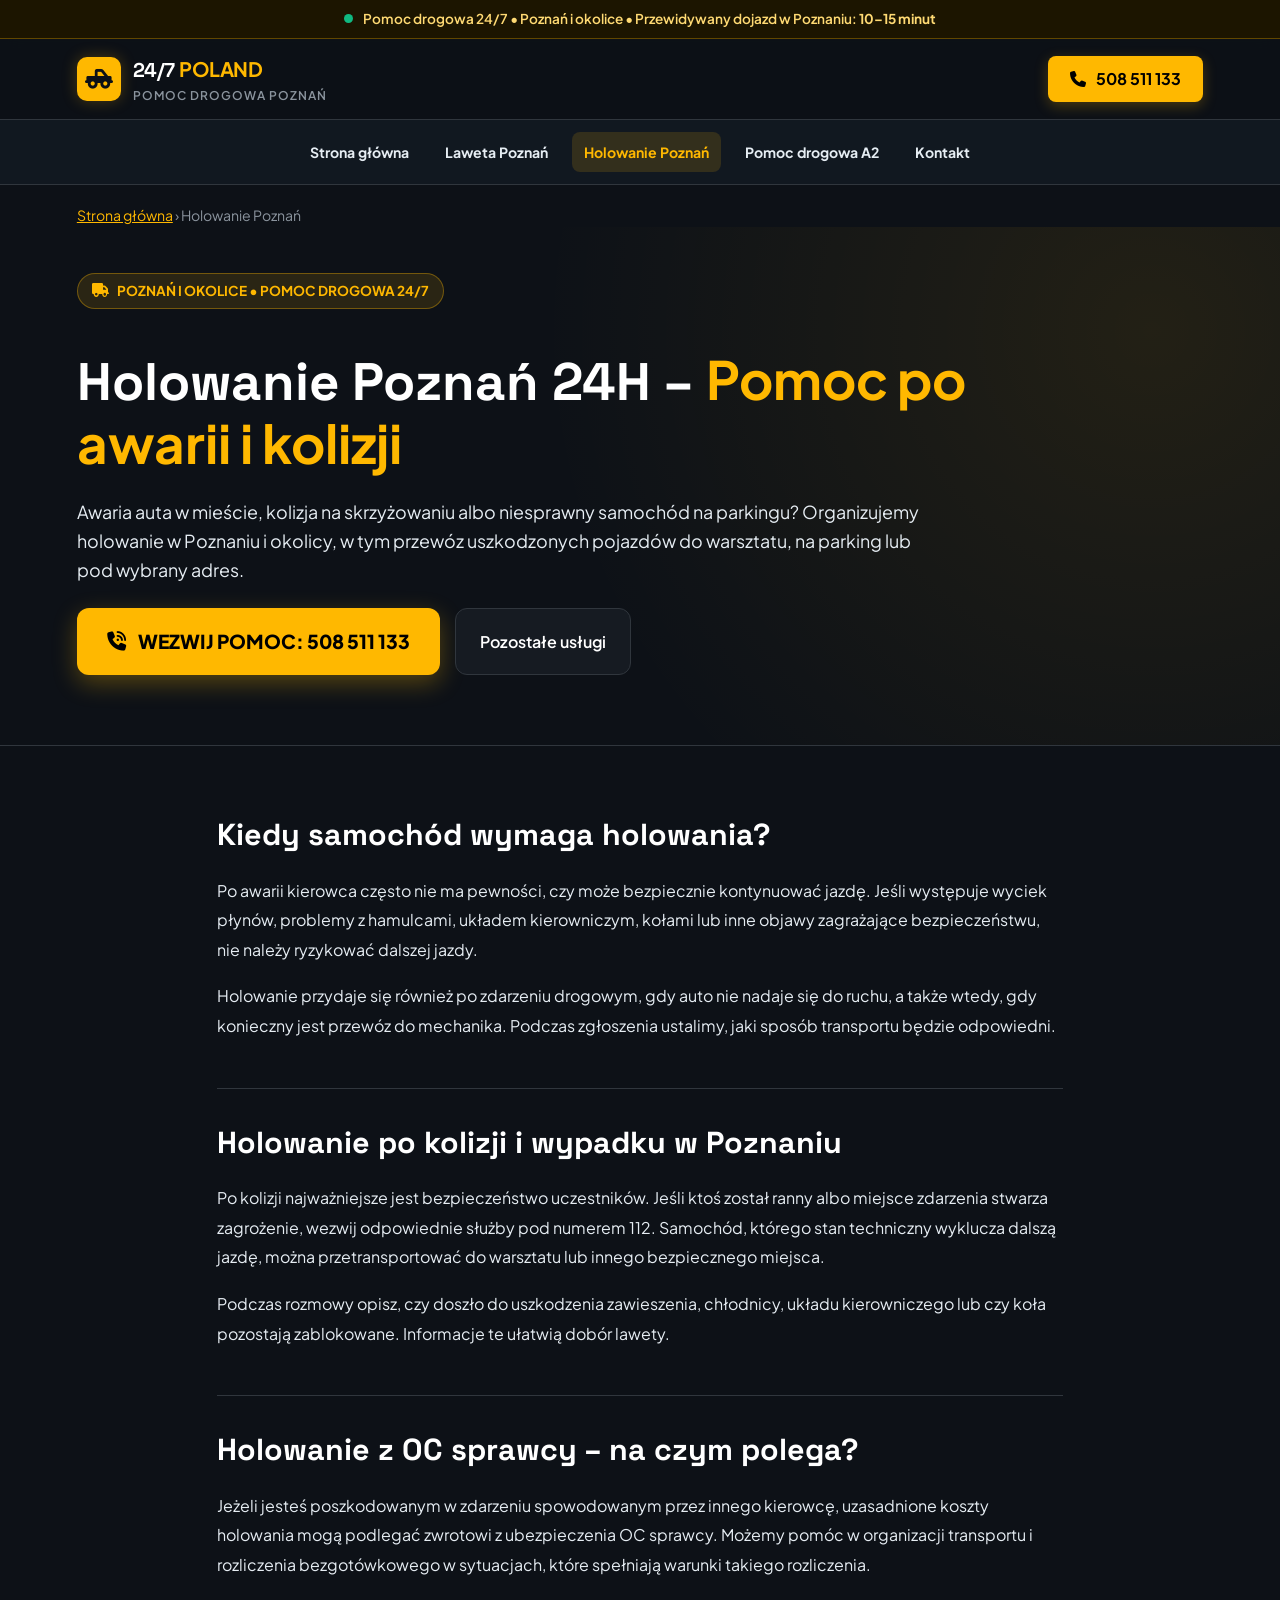
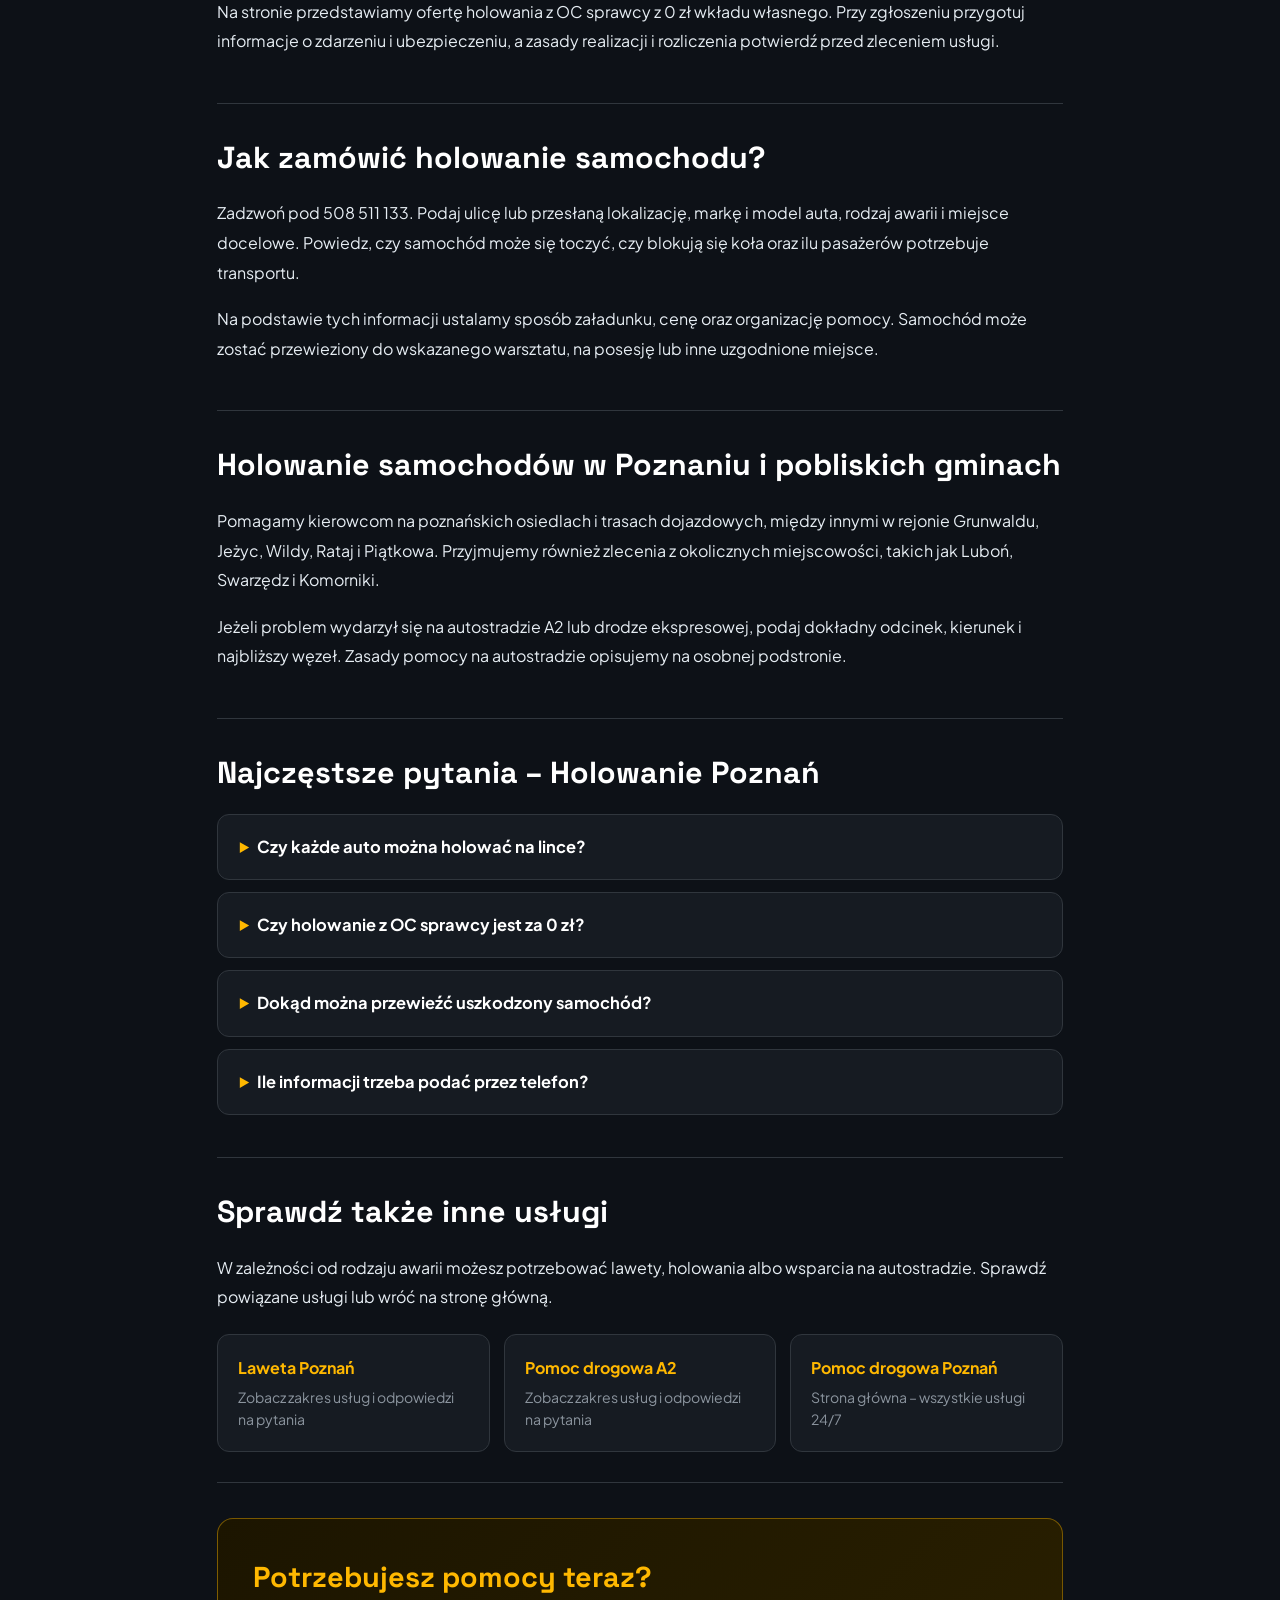
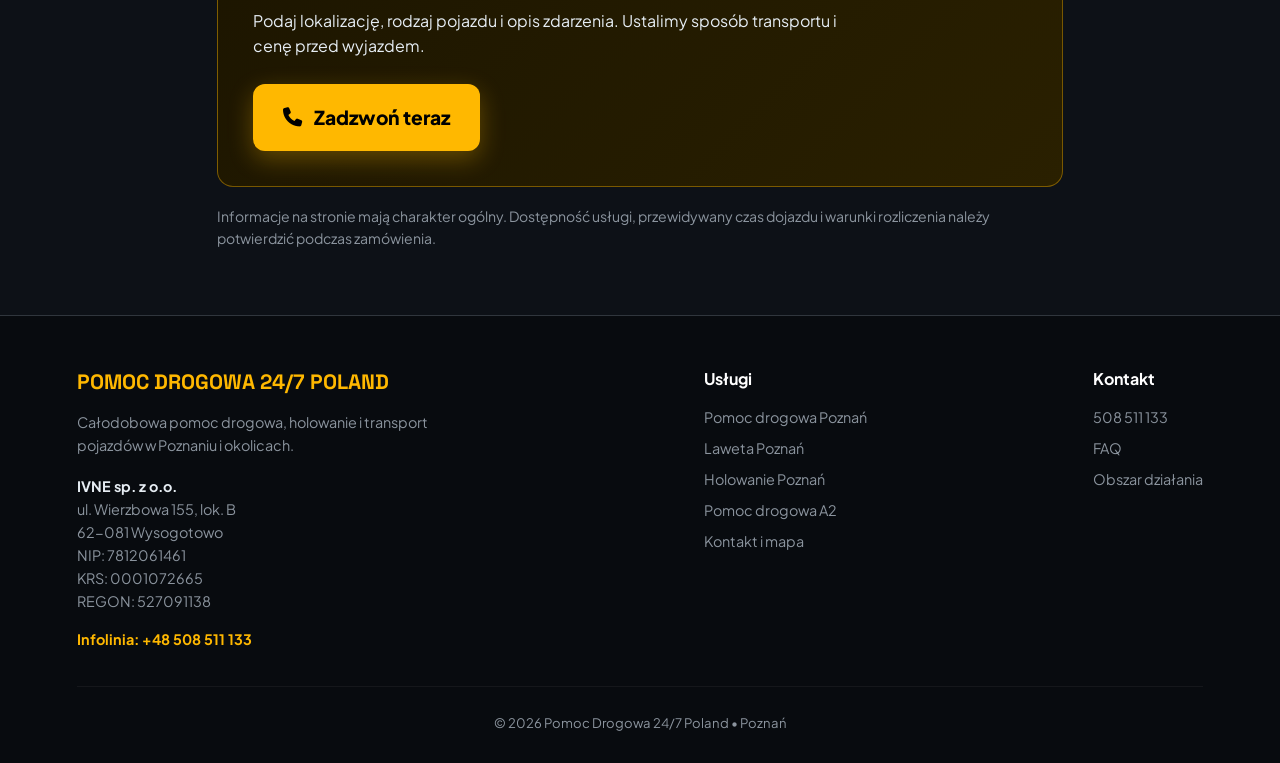
==== holowanie-poznan.html @ 099a15e4 "SEO: dodaj podstronę Holowanie Poznań" ====
<!DOCTYPE html>
<html lang="pl">
<head>
<meta charset="UTF-8">
<meta name="viewport" content="width=device-width, initial-scale=1.0">
<title>Holowanie Poznań 24H – Pomoc po Awarii i Kolizji | 24/7 Poland</title>
<meta name="description" content="Holowanie Poznań 24/7 po awarii i kolizji. Transport samochodu do warsztatu, pomoc na trasie i możliwość rozliczenia z OC sprawcy. Tel. 508 511 133.">
<meta name="robots" content="index, follow">
<link rel="canonical" href="https://pomocdrogowapoznan24h.pl/holowanie-poznan.html">
<link rel="preconnect" href="https://fonts.googleapis.com">
<link rel="preconnect" href="https://fonts.gstatic.com" crossorigin>
<link href="https://fonts.googleapis.com/css2?family=Plus+Jakarta+Sans:wght@400;500;600;700;800&family=Space+Grotesk:wght@600;700&display=swap" rel="stylesheet">
<link rel="stylesheet" href="https://cdnjs.cloudflare.com/ajax/libs/font-awesome/6.5.1/css/all.min.css">
<style>
        :root {
            --brand-yellow: #FFB800;
            --brand-yellow-dark: #E0A200;
            --brand-yellow-glow: rgba(255,184,0,.25);
            --bg-dark: #0D1117;
            --bg-card: #161B22;
            --bg-card-hover: #1F242C;
            --text-main: #FFFFFF;
            --text-muted: #8B949E;
            --text-light: #E6EDF3;
            --accent-green: #10B981;
            --border-color: #30363D;
        }

        * {
            margin: 0;
            padding: 0;
            box-sizing: border-box;
            font-family: 'Plus Jakarta Sans', sans-serif;
        }

        html { scroll-behavior: smooth; }
        body {
            background: var(--bg-dark);
            color: var(--text-light);
            line-height: 1.6;
        }

        [id] { scroll-margin-top: 110px; }
        a:focus-visible, summary:focus-visible {
            outline: 3px solid #58a6ff;
            outline-offset: 4px;
        }

        .top-status-bar {
            background: #1c1500;
            border-bottom: 1px solid rgba(255,184,0,.3);
            color: #ffda73;
            padding: 8px 15px;
            font-size: .85rem;
            display: flex;
            justify-content: center;
            align-items: center;
            gap: 10px;
            font-weight: 600;
            text-align: center;
        }

        .pulse-dot {
            width: 9px;
            height: 9px;
            flex-shrink: 0;
            background: var(--accent-green);
            border-radius: 50%;
            animation: pulse-green 1.8s infinite;
        }

        @keyframes pulse-green {
            0% { box-shadow: 0 0 0 0 rgba(16,185,129,.7); }
            70% { box-shadow: 0 0 0 8px rgba(16,185,129,0); }
            100% { box-shadow: 0 0 0 0 rgba(16,185,129,0); }
        }

        header {
            position: sticky;
            top: 0;
            z-index: 1000;
            background: rgba(13,17,23,.95);
            backdrop-filter: blur(10px);
            border-bottom: 1px solid var(--border-color);
            padding: 14px 6%;
            display: flex;
            justify-content: space-between;
            align-items: center;
            gap: 15px;
        }

        .logo-box {
            display: flex;
            align-items: center;
            gap: 12px;
            text-decoration: none;
        }

        .logo-icon {
            background: var(--brand-yellow);
            color: var(--bg-dark);
            width: 44px;
            height: 44px;
            flex-shrink: 0;
            border-radius: 10px;
            display: flex;
            align-items: center;
            justify-content: center;
            font-size: 1.4rem;
            box-shadow: 0 0 15px var(--brand-yellow-glow);
        }

        .logo-text {
            display: flex;
            flex-direction: column;
        }

        .logo-title {
            font-family: 'Space Grotesk', sans-serif;
            font-size: 1.25rem;
            font-weight: 700;
            color: var(--text-main);
            letter-spacing: -.5px;
            text-transform: uppercase;
        }

        .logo-title span { color: var(--brand-yellow); }

        .logo-sub {
            font-size: .75rem;
            color: var(--text-muted);
            font-weight: 600;
            text-transform: uppercase;
            letter-spacing: 1px;
        }

        .btn-call-header {
            background: var(--brand-yellow);
            color: #000;
            padding: 10px 22px;
            border-radius: 8px;
            font-weight: 700;
            text-decoration: none;
            display: flex;
            align-items: center;
            justify-content: center;
            gap: 10px;
            min-height: 44px;
            box-shadow: 0 4px 14px var(--brand-yellow-glow);
        }

        .btn-call-header:hover { background: var(--brand-yellow-dark); }

        .hero {
            padding: 75px 6% 70px;
            background:
                radial-gradient(circle at 80% 20%, rgba(255,184,0,.08), transparent 50%),
                linear-gradient(180deg, rgba(13,17,23,.7), var(--bg-dark)),
                url('https://images.unsplash.com/photo-1619642751034-765dfdf7c58e?q=80&w=1400') center/cover no-repeat;
            border-bottom: 1px solid var(--border-color);
        }

        .hero-badge {
            display: inline-flex;
            align-items: center;
            gap: 8px;
            background: rgba(255,184,0,.12);
            border: 1px solid rgba(255,184,0,.35);
            color: var(--brand-yellow);
            padding: 6px 14px;
            border-radius: 30px;
            font-size: .85rem;
            font-weight: 700;
            margin-bottom: 24px;
            text-transform: uppercase;
        }

        .hero-content { max-width: 820px; }

        .hero h1 {
            font-family: 'Space Grotesk', sans-serif;
            font-size: 3.2rem;
            line-height: 1.15;
            color: var(--text-main);
            margin-bottom: 20px;
        }

        .hero h1 span { color: var(--brand-yellow); }

        .hero p {
            font-size: 1.18rem;
            color: var(--text-muted);
            margin-bottom: 30px;
            max-width: 680px;
        }

        .hero-buttons {
            display: flex;
            flex-wrap: wrap;
            gap: 15px;
            margin-bottom: 20px;
        }

        .btn-main-call {
            background: var(--brand-yellow);
            color: #000;
            padding: 18px 30px;
            border-radius: 12px;
            font-size: 1.2rem;
            font-weight: 800;
            text-decoration: none;
            display: inline-flex;
            align-items: center;
            justify-content: center;
            gap: 12px;
            text-align: center;
            box-shadow: 0 8px 25px rgba(255,184,0,.3);
        }

        .btn-main-call:hover { background: var(--brand-yellow-dark); }

        .btn-secondary {
            background: var(--bg-card);
            color: var(--text-main);
            border: 1px solid var(--border-color);
            padding: 16px 24px;
            border-radius: 12px;
            font-size: 1rem;
            font-weight: 600;
            text-decoration: none;
            display: inline-flex;
            align-items: center;
            justify-content: center;
            gap: 10px;
            text-align: center;
        }

        .btn-secondary:hover {
            background: var(--bg-card-hover);
            border-color: var(--brand-yellow);
        }

        .price-box {
            margin-bottom: 30px;
            padding: 24px;
            background: #1c200e;
            border: 1px solid #726021;
            border-radius: 14px;
        }

        .price-box h2 {
            font-family: 'Space Grotesk', sans-serif;
            font-size: 1.35rem;
            color: var(--brand-yellow);
            margin-bottom: 8px;
        }

        .price-box p {
            font-size: 1rem;
            margin-bottom: 16px;
            color: var(--text-light);
        }

        .payment-tags {
            display: flex;
            flex-wrap: wrap;
            gap: 8px;
            list-style: none;
        }

        .payment-tags li {
            padding: 6px 12px;
            border: 1px solid #726021;
            border-radius: 8px;
            font-size: .85rem;
        }

        .hero-metrics {
            display: grid;
            grid-template-columns: repeat(auto-fit,minmax(min(100%,170px),1fr));
            gap: 16px;
            padding-top: 30px;
            border-top: 1px solid var(--border-color);
        }

        .metric-card {
            background: rgba(22,27,34,.8);
            border: 1px solid var(--border-color);
            padding: 16px 20px;
            border-radius: 10px;
        }

        .metric-card .num {
            font-family: 'Space Grotesk', sans-serif;
            font-size: 1.7rem;
            font-weight: 700;
            color: var(--brand-yellow);
        }

        .metric-card .label {
            font-size: .85rem;
            color: var(--text-muted);
        }

        .container {
            max-width: 1200px;
            margin: 0 auto;
            padding: 65px 6%;
        }

        .section-header {
            text-align: center;
            margin-bottom: 36px;
        }

        .section-header .sub-badge {
            color: var(--brand-yellow);
            font-weight: 700;
            font-size: .85rem;
            text-transform: uppercase;
            letter-spacing: 1.5px;
            margin-bottom: 8px;
            display: block;
        }

        .section-header h2 {
            font-family: 'Space Grotesk', sans-serif;
            font-size: 2.3rem;
            color: var(--text-main);
        }

        .section-description {
            margin-top: 14px;
            color: var(--text-muted);
        }

        .services-grid {
            display: grid;
            grid-template-columns: repeat(auto-fit,minmax(min(100%,320px),1fr));
            gap: 24px;
        }

        .service-card {
            background: var(--bg-card);
            border: 1px solid var(--border-color);
            border-radius: 14px;
            padding: 30px 25px;
            transition: border-color .2s;
            min-width: 0;
        }

        .service-card:hover { border-color: var(--brand-yellow); }

        .service-icon-wrap {
            width: 60px;
            height: 60px;
            background: rgba(255,184,0,.1);
            border-radius: 12px;
            display: flex;
            align-items: center;
            justify-content: center;
            font-size: 1.6rem;
            color: var(--brand-yellow);
            margin-bottom: 20px;
        }

        .service-card h3 {
            font-size: 1.3rem;
            margin-bottom: 12px;
            color: var(--text-main);
        }

        .service-card p {
            font-size: .95rem;
            color: var(--text-muted);
            margin-bottom: 16px;
        }

        .service-features {
            list-style: none;
            border-top: 1px solid rgba(255,255,255,.06);
            padding-top: 14px;
        }

        .service-features li {
            font-size: .85rem;
            margin-bottom: 8px;
            display: flex;
            align-items: baseline;
            gap: 8px;
        }

        .service-features i {
            color: var(--brand-yellow);
            font-size: .75rem;
        }

        .callout-banner {
            background: linear-gradient(135deg,#1c1500,#2a2000);
            border: 1px solid rgba(255,184,0,.4);
            border-radius: 16px;
            padding: 35px;
            display: flex;
            flex-wrap: wrap;
            align-items: center;
            justify-content: space-between;
            gap: 25px;
            margin-top: 35px;
        }

        .callout-text h3 {
            font-family: 'Space Grotesk', sans-serif;
            font-size: 1.8rem;
            color: var(--brand-yellow);
            margin-bottom: 8px;
        }

        .callout-text p { max-width: 600px; }

        .fleet-grid {
            display: grid;
            grid-template-columns: repeat(4,minmax(0,1fr));
            gap: 18px;
        }

        .fleet-card {
            overflow: hidden;
            border: 1px solid var(--border-color);
            border-radius: 14px;
            background: var(--bg-card);
        }

        .fleet-card svg,
        .fleet-card img {
            display: block;
            width: 100%;
            height: auto;
            aspect-ratio: 4/3;
            object-fit: cover;
            background: #202b3b;
        }

        .fleet-card figcaption {
            padding: 16px;
            font-size: .95rem;
            font-weight: 700;
        }

        .why-us-grid {
            display: grid;
            grid-template-columns: repeat(auto-fit,minmax(min(100%,260px),1fr));
            gap: 20px;
        }

        .why-box {
            background: var(--bg-card);
            border: 1px solid var(--border-color);
            padding: 25px;
            border-radius: 12px;
        }

        .why-box i {
            color: var(--brand-yellow);
            font-size: 1.5rem;
            margin-bottom: 15px;
        }

        .why-box h3 {
            font-size: 1.15rem;
            margin-bottom: 10px;
            color: var(--text-main);
        }

        .why-box p {
            font-size: .9rem;
            color: var(--text-muted);
        }

        .coverage-container {
            background: var(--bg-card);
            border: 1px solid var(--border-color);
            border-radius: 16px;
            padding: 30px;
        }

        .highway-cards {
            display: grid;
            grid-template-columns: repeat(auto-fit,minmax(min(100%,200px),1fr));
            gap: 15px;
            margin-bottom: 30px;
        }

        .hw-card {
            background: #090d12;
            border: 1px solid var(--border-color);
            border-radius: 10px;
            padding: 16px;
            display: flex;
            align-items: center;
            gap: 14px;
            min-width: 0;
        }

        .hw-badge {
            background: #1e3a8a;
            color: #fff;
            font-weight: 800;
            padding: 6px 10px;
            border-radius: 6px;
            flex-shrink: 0;
        }

        .hw-badge.s-road { background: #b91c1c; }

        .hw-info .title {
            font-weight: 700;
            font-size: .95rem;
            color: var(--text-main);
        }

        .hw-info .desc {
            font-size: .8rem;
            color: var(--text-muted);
        }

        .district-title {
            margin-bottom: 12px;
            font-size: 1.05rem;
        }

        .district-tags {
            display: flex;
            flex-wrap: wrap;
            gap: 10px;
        }

        .d-tag {
            background: #1f242c;
            border: 1px solid rgba(255,255,255,.08);
            padding: 8px 16px;
            border-radius: 30px;
            font-size: .88rem;
        }

        .party-small {
            display: flex;
            align-items: center;
            justify-content: space-between;
            gap: 24px;
            padding: 28px;
            background: var(--bg-card);
            border: 1px solid var(--border-color);
            border-radius: 14px;
        }

        .party-small h2 {
            font-family: 'Space Grotesk', sans-serif;
            font-size: 1.5rem;
            margin-bottom: 8px;
        }

        .party-small p {
            max-width: 660px;
            color: var(--text-muted);
        }

        .party-small a { flex-shrink: 0; }

        /* FAQ – najczęstsze pytania */
        .faq-list {
            max-width: 960px;
            margin: 0 auto;
            display: grid;
            gap: 12px;
        }

        .faq-item {
            background: var(--bg-card);
            border: 1px solid var(--border-color);
            border-radius: 12px;
            padding: 0 22px;
        }

        .faq-item[open] { border-color: rgba(255,184,0,.6); }

        .faq-item summary {
            cursor: pointer;
            padding: 19px 0;
            font-size: 1.03rem;
            font-weight: 700;
            color: var(--text-main);
        }

        .faq-item summary::marker { color: var(--brand-yellow); }

        .faq-item p {
            padding: 0 0 20px;
            color: var(--text-muted);
        }

        /* Kontakt i mapa */
        .company-grid {
            display: grid;
            grid-template-columns: 1fr 1fr;
            gap: 24px;
            align-items: stretch;
        }

        .company-card {
            background: var(--bg-card);
            border: 1px solid var(--border-color);
            border-radius: 16px;
            padding: 28px;
            min-width: 0;
        }

        .company-card h3 {
            color: var(--brand-yellow);
            font-size: 1.3rem;
            margin-bottom: 18px;
        }

        .company-card address {
            font-style: normal;
            margin-bottom: 18px;
        }

        .company-details { margin-bottom: 22px; }

        .company-details div {
            display: flex;
            flex-wrap: wrap;
            gap: 6px;
            margin-bottom: 5px;
        }

        .company-details dt { font-weight: 700; }

        .company-card .btn-main-call {
            font-size: 1rem;
            padding: 16px 20px;
        }

        .map-note {
            margin-top: 20px;
            margin-bottom: 16px;
            color: var(--text-muted);
            font-size: .9rem;
        }

        .map-link {
            color: var(--brand-yellow);
            text-underline-offset: 4px;
        }

        .company-map {
            display: block;
            width: 100%;
            height: 100%;
            min-height: 420px;
            border: 1px solid var(--border-color);
            border-radius: 16px;
            background: var(--bg-card);
        }

        footer {
            background: #080B0F;
            border-top: 1px solid var(--border-color);
            padding: 50px 6% 30px;
            color: var(--text-muted);
            font-size: .9rem;
        }

        .footer-content {
            display: flex;
            flex-wrap: wrap;
            justify-content: space-between;
            gap: 30px;
            margin-bottom: 35px;
        }

        .footer-brand { max-width: 400px; }

        .footer-brand h3 {
            font-family: 'Space Grotesk', sans-serif;
            color: var(--brand-yellow);
            font-size: 1.3rem;
            margin-bottom: 12px;
        }

        .footer-company {
            margin-top: 18px;
            font-style: normal;
        }

        .footer-company strong { color: var(--text-light); }

        .footer-phone {
            display: inline-block;
            margin-top: 15px;
            color: var(--brand-yellow);
            font-weight: 700;
            text-decoration: none;
        }

        .footer-links h3 {
            color: var(--text-main);
            font-size: 1rem;
            margin-bottom: 15px;
        }

        .footer-links ul { list-style: none; }
        .footer-links li { margin-bottom: 8px; }

        .footer-links a {
            color: var(--text-muted);
            text-decoration: none;
        }

        .footer-links a:hover { color: var(--brand-yellow); }

        .footer-links .fa-check {
            color: var(--brand-yellow);
            margin-right: 6px;
        }

        .footer-bottom {
            border-top: 1px solid rgba(255,255,255,.05);
            padding-top: 25px;
            text-align: center;
            font-size: .82rem;
        }

        .mobile-bottom-bar {
            position: fixed;
            bottom: 0;
            left: 0;
            width: 100%;
            background: var(--brand-yellow);
            padding: 12px 16px;
            padding-bottom: calc(12px + env(safe-area-inset-bottom,0px));
            z-index: 9999;
            box-shadow: 0 -4px 20px rgba(0,0,0,.5);
            display: none;
        }

        .mobile-bottom-bar a {
            color: #000;
            font-size: 1.1rem;
            font-weight: 800;
            text-decoration: none;
            display: flex;
            justify-content: center;
            align-items: center;
            gap: 10px;
            text-align: center;
        }

        @media (max-width: 1000px) {
            .fleet-grid { grid-template-columns: repeat(2,minmax(0,1fr)); }
        }

        @media (max-width: 900px) {
            body { padding-bottom: calc(80px + env(safe-area-inset-bottom,0px)); }
            .hero h1 { font-size: 2.4rem; }
            .mobile-bottom-bar { display: block; }
            header { padding: 12px 5%; }
            .btn-call-header span { display: none; }
        }

        @media (max-width: 800px) {
            .company-grid { grid-template-columns: 1fr; }
            .company-map { height: 340px; min-height: 340px; }
        }

        @media (max-width: 600px) {
            .hero { padding: 45px 5% 50px; }
            .hero h1 { font-size: 1.95rem; }
            .hero p { font-size: 1.05rem; }
            .hero-buttons { flex-direction: column; }
            .btn-main-call, .btn-secondary {
                width: 100%;
                justify-content: center;
            }
            .btn-main-call { font-size: 1rem; padding: 16px; }
            .container { padding: 45px 5%; }
            .section-header h2 { font-size: 1.8rem; }
            .price-box { padding: 20px; }
            .price-box p { font-size: .95rem; }
            .callout-banner { padding: 25px 20px; text-align: center; }
            .callout-text h3 { font-size: 1.5rem; }
            .fleet-grid { grid-template-columns: 1fr; }
            .coverage-container { padding: 20px; }
            .party-small {
                flex-direction: column;
                align-items: stretch;
                padding: 22px;
            }
            .logo-box { gap: 8px; }
            .logo-sub { font-size: .65rem; letter-spacing: .4px; }
            .btn-call-header { padding: 10px 14px; }
            .mobile-bottom-bar a { font-size: 1rem; }
            .company-card { padding: 22px; }
            .faq-item { padding: 0 17px; }
        }

        @media (prefers-reduced-motion: reduce) {
            *, *::before, *::after {
                animation: none !important;
                transition: none !important;
                scroll-behavior: auto !important;
            }
        }
    

  .subnav{display:flex;flex-wrap:wrap;align-items:center;justify-content:center;gap:12px;background:#111820;border-bottom:1px solid var(--border-color);padding:12px 6%}
  .subnav a{color:var(--text-light);text-decoration:none;font-weight:700;font-size:.88rem;padding:9px 12px;border-radius:8px}
  .subnav a:hover,.subnav a[aria-current="page"]{background:rgba(255,184,0,.14);color:var(--brand-yellow)}
  .breadcrumbs{padding:19px 6% 0;color:var(--text-muted);font-size:.88rem}
  .breadcrumbs a{color:var(--brand-yellow)}
  .subhero{padding:46px 6% 50px;background:radial-gradient(circle at 90% 20%,rgba(255,184,0,.09),transparent 50%),#0D1117;border-bottom:1px solid var(--border-color)}
  .subhero h1{font-family:'Space Grotesk',sans-serif;color:#fff;font-size:clamp(2rem,5vw,3.3rem);line-height:1.16;max-width:950px;margin:15px 0 22px}
  .subhero h1 span{color:var(--brand-yellow)}
  .subhero p{font-size:1.12rem;color:var(--text-light);max-width:850px;margin-bottom:24px}
  .content-shell{max-width:1000px;margin:0 auto;padding:35px 6% 65px}
  .prose-section{padding:30px 0;border-bottom:1px solid var(--border-color)}
  .prose-section h2{font-family:'Space Grotesk',sans-serif;color:#fff;font-size:clamp(1.35rem,3vw,1.9rem);margin-bottom:16px}
  .prose-section p{margin:0 0 17px;color:var(--text-light);line-height:1.85}
  .prose-section ul{padding-left:24px;margin:0 0 17px}
  .prose-section li{margin-bottom:10px}
  .link-grid{display:grid;grid-template-columns:repeat(auto-fit,minmax(min(100%,230px),1fr));gap:14px;margin-top:22px}
  .link-card{border:1px solid var(--border-color);border-radius:12px;padding:20px;background:var(--bg-card);color:var(--brand-yellow);text-decoration:none;font-weight:700}
  .link-card:hover{border-color:var(--brand-yellow)}
  .link-card span{display:block;color:var(--text-muted);font-size:.88rem;font-weight:400;margin-top:5px}
  .subfaq .faq-item{margin-bottom:12px}
  .small-print{color:var(--text-muted);font-size:.88rem}
  @media(max-width:600px){.subhero{padding:30px 5% 42px}.breadcrumbs{padding:15px 5% 0}.content-shell{padding:18px 5% 55px}.subnav{justify-content:flex-start;padding:9px 5%;gap:4px}.subnav a{font-size:.8rem;padding:8px}}
</style>
<script type="application/ld+json">{"@context":"https://schema.org","@type":"BreadcrumbList","itemListElement":[{"@type":"ListItem","position":1,"name":"Strona główna","item":"https://pomocdrogowapoznan24h.pl/"},{"@type":"ListItem","position":2,"name":"Holowanie Poznań","item":"https://pomocdrogowapoznan24h.pl/holowanie-poznan.html"}]}</script>
</head>
<body id="poczatek">
<div class="top-status-bar"><span class="pulse-dot"></span><span>Pomoc drogowa 24/7 &bull; Poznań i okolice &bull; Przewidywany dojazd w Poznaniu: <strong>10–15 minut</strong></span></div>
<header><a class="logo-box" href="/" aria-label="24/7 Poland – strona główna"><div class="logo-icon"><i class="fa-solid fa-truck-pickup" aria-hidden="true"></i></div><div class="logo-text"><div class="logo-title">24/7 <span>Poland</span></div><div class="logo-sub">Pomoc Drogowa Poznań</div></div></a><a href="tel:+48508511133" class="btn-call-header" aria-label="Zadzwoń 508 511 133"><i class="fa-solid fa-phone" aria-hidden="true"></i><span>508 511 133</span></a></header>
<nav class="subnav" aria-label="Nawigacja usług"><a href="/">Strona główna</a><a href="/laweta-poznan.html">Laweta Poznań</a><a href="/holowanie-poznan.html" aria-current="page">Holowanie Poznań</a><a href="/pomoc-drogowa-a2.html">Pomoc drogowa A2</a><a href="/#kontakt">Kontakt</a></nav>
<main>
<div class="breadcrumbs"><a href="/">Strona główna</a> &rsaquo; Holowanie Poznań</div>
<section class="subhero"><div class="hero-badge"><i class="fa-solid fa-truck" aria-hidden="true"></i> Poznań i okolice &bull; pomoc drogowa 24/7</div><h1>Holowanie Poznań 24H – <span>Pomoc po awarii i kolizji</span></h1><p>Awaria auta w mieście, kolizja na skrzyżowaniu albo niesprawny samochód na parkingu? Organizujemy holowanie w Poznaniu i okolicy, w tym przewóz uszkodzonych pojazdów do warsztatu, na parking lub pod wybrany adres.</p><div class="hero-buttons"><a class="btn-main-call" href="tel:+48508511133"><i class="fa-solid fa-phone-volume" aria-hidden="true"></i> WEZWIJ POMOC: 508 511 133</a><a class="btn-secondary" href="/#uslugi">Pozostałe usługi</a></div></section>
<div class="content-shell">
<section class="prose-section"><h2>Kiedy samochód wymaga holowania?</h2><p>Po awarii kierowca często nie ma pewności, czy może bezpiecznie kontynuować jazdę. Jeśli występuje wyciek płynów, problemy z hamulcami, układem kierowniczym, kołami lub inne objawy zagrażające bezpieczeństwu, nie należy ryzykować dalszej jazdy.</p>
<p>Holowanie przydaje się również po zdarzeniu drogowym, gdy auto nie nadaje się do ruchu, a także wtedy, gdy konieczny jest przewóz do mechanika. Podczas zgłoszenia ustalimy, jaki sposób transportu będzie odpowiedni.</p></section>
<section class="prose-section"><h2>Holowanie po kolizji i wypadku w Poznaniu</h2><p>Po kolizji najważniejsze jest bezpieczeństwo uczestników. Jeśli ktoś został ranny albo miejsce zdarzenia stwarza zagrożenie, wezwij odpowiednie służby pod numerem 112. Samochód, którego stan techniczny wyklucza dalszą jazdę, można przetransportować do warsztatu lub innego bezpiecznego miejsca.</p>
<p>Podczas rozmowy opisz, czy doszło do uszkodzenia zawieszenia, chłodnicy, układu kierowniczego lub czy koła pozostają zablokowane. Informacje te ułatwią dobór lawety.</p></section>
<section class="prose-section"><h2>Holowanie z OC sprawcy – na czym polega?</h2><p>Jeżeli jesteś poszkodowanym w zdarzeniu spowodowanym przez innego kierowcę, uzasadnione koszty holowania mogą podlegać zwrotowi z ubezpieczenia OC sprawcy. Możemy pomóc w organizacji transportu i rozliczenia bezgotówkowego w sytuacjach, które spełniają warunki takiego rozliczenia.</p>
<p>Na stronie przedstawiamy ofertę holowania z OC sprawcy z 0 zł wkładu własnego. Przy zgłoszeniu przygotuj informacje o zdarzeniu i ubezpieczeniu, a zasady realizacji i rozliczenia potwierdź przed zleceniem usługi.</p></section>
<section class="prose-section"><h2>Jak zamówić holowanie samochodu?</h2><p>Zadzwoń pod 508 511 133. Podaj ulicę lub przesłaną lokalizację, markę i model auta, rodzaj awarii i miejsce docelowe. Powiedz, czy samochód może się toczyć, czy blokują się koła oraz ilu pasażerów potrzebuje transportu.</p>
<p>Na podstawie tych informacji ustalamy sposób załadunku, cenę oraz organizację pomocy. Samochód może zostać przewieziony do wskazanego warsztatu, na posesję lub inne uzgodnione miejsce.</p></section>
<section class="prose-section"><h2>Holowanie samochodów w Poznaniu i pobliskich gminach</h2><p>Pomagamy kierowcom na poznańskich osiedlach i trasach dojazdowych, między innymi w rejonie Grunwaldu, Jeżyc, Wildy, Rataj i Piątkowa. Przyjmujemy również zlecenia z okolicznych miejscowości, takich jak Luboń, Swarzędz i Komorniki.</p>
<p>Jeżeli problem wydarzył się na autostradzie A2 lub drodze ekspresowej, podaj dokładny odcinek, kierunek i najbliższy węzeł. Zasady pomocy na autostradzie opisujemy na osobnej podstronie.</p></section>
<section class="prose-section subfaq"><h2>Najczęstsze pytania – Holowanie Poznań</h2><details class="faq-item"><summary>Czy każde auto można holować na lince?</summary><p>Nie. Rodzaj awarii, konstrukcja napędu i obowiązujące przepisy mogą wykluczać holowanie na lince. W wielu sytuacjach bezpieczniejszym rozwiązaniem jest przewóz pojazdu na lawecie.</p></details>
<details class="faq-item"><summary>Czy holowanie z OC sprawcy jest za 0 zł?</summary><p>Oferujemy usługę z 0 zł wkładu własnego przy rozliczeniu z OC sprawcy, gdy spełnione są warunki takiego rozliczenia. Szczegóły potwierdzamy podczas zgłoszenia.</p></details>
<details class="faq-item"><summary>Dokąd można przewieźć uszkodzony samochód?</summary><p>Do wybranego warsztatu, na parking lub pod wskazany adres, pod warunkiem że możliwy jest bezpieczny dojazd i rozładunek.</p></details>
<details class="faq-item"><summary>Ile informacji trzeba podać przez telefon?</summary><p>Wystarczy zacząć od lokalizacji, modelu pojazdu i opisu problemu. W rozmowie dopytamy o uszkodzenia i adres docelowy.</p></details></section>
<section class="prose-section"><h2>Sprawdź także inne usługi</h2><p>W zależności od rodzaju awarii możesz potrzebować lawety, holowania albo wsparcia na autostradzie. Sprawdź powiązane usługi lub wróć na stronę główną.</p><div class="link-grid"><a class="link-card" href="/laweta-poznan.html">Laweta Poznań<span>Zobacz zakres usług i odpowiedzi na pytania</span></a>
<a class="link-card" href="/pomoc-drogowa-a2.html">Pomoc drogowa A2<span>Zobacz zakres usług i odpowiedzi na pytania</span></a><a class="link-card" href="/">Pomoc drogowa Poznań<span>Strona główna – wszystkie usługi 24/7</span></a></div></section>
<div class="callout-banner"><div class="callout-text"><h3>Potrzebujesz pomocy teraz?</h3><p>Podaj lokalizację, rodzaj pojazdu i opis zdarzenia. Ustalimy sposób transportu i cenę przed wyjazdem.</p></div><a class="btn-main-call" href="tel:+48508511133"><i class="fa-solid fa-phone" aria-hidden="true"></i>Zadzwoń teraz</a></div>
<p class="small-print" style="margin-top:18px">Informacje na stronie mają charakter ogólny. Dostępność usługi, przewidywany czas dojazdu i warunki rozliczenia należy potwierdzić podczas zamówienia.</p>
</div></main>
<footer><div class="footer-content"><div class="footer-brand"><h3>POMOC DROGOWA 24/7 POLAND</h3><p>Całodobowa pomoc drogowa, holowanie i transport pojazdów w Poznaniu i okolicach.</p><address class="footer-company"><strong>IVNE sp. z o.o.</strong><br>ul. Wierzbowa 155, lok. B<br>62-081 Wysogotowo<br>NIP: 7812061461<br>KRS: 0001072665<br>REGON: 527091138</address><a class="footer-phone" href="tel:+48508511133">Infolinia: +48 508 511 133</a></div><div class="footer-links"><h3>Usługi</h3><ul><li><a href="/">Pomoc drogowa Poznań</a></li><li><a href="/laweta-poznan.html">Laweta Poznań</a></li><li><a href="/holowanie-poznan.html">Holowanie Poznań</a></li><li><a href="/pomoc-drogowa-a2.html">Pomoc drogowa A2</a></li><li><a href="/#kontakt">Kontakt i mapa</a></li></ul></div><div class="footer-links"><h3>Kontakt</h3><ul><li><a href="tel:+48508511133">508 511 133</a></li><li><a href="/#faq">FAQ</a></li><li><a href="/#obszar">Obszar działania</a></li></ul></div></div><div class="footer-bottom"><p>&copy; 2026 Pomoc Drogowa 24/7 Poland &bull; Poznań</p></div></footer>
<div class="mobile-bottom-bar"><a href="tel:+48508511133"><i class="fa-solid fa-phone" aria-hidden="true"></i> SZYBKA LAWETA: 508 511 133</a></div>
</body></html>
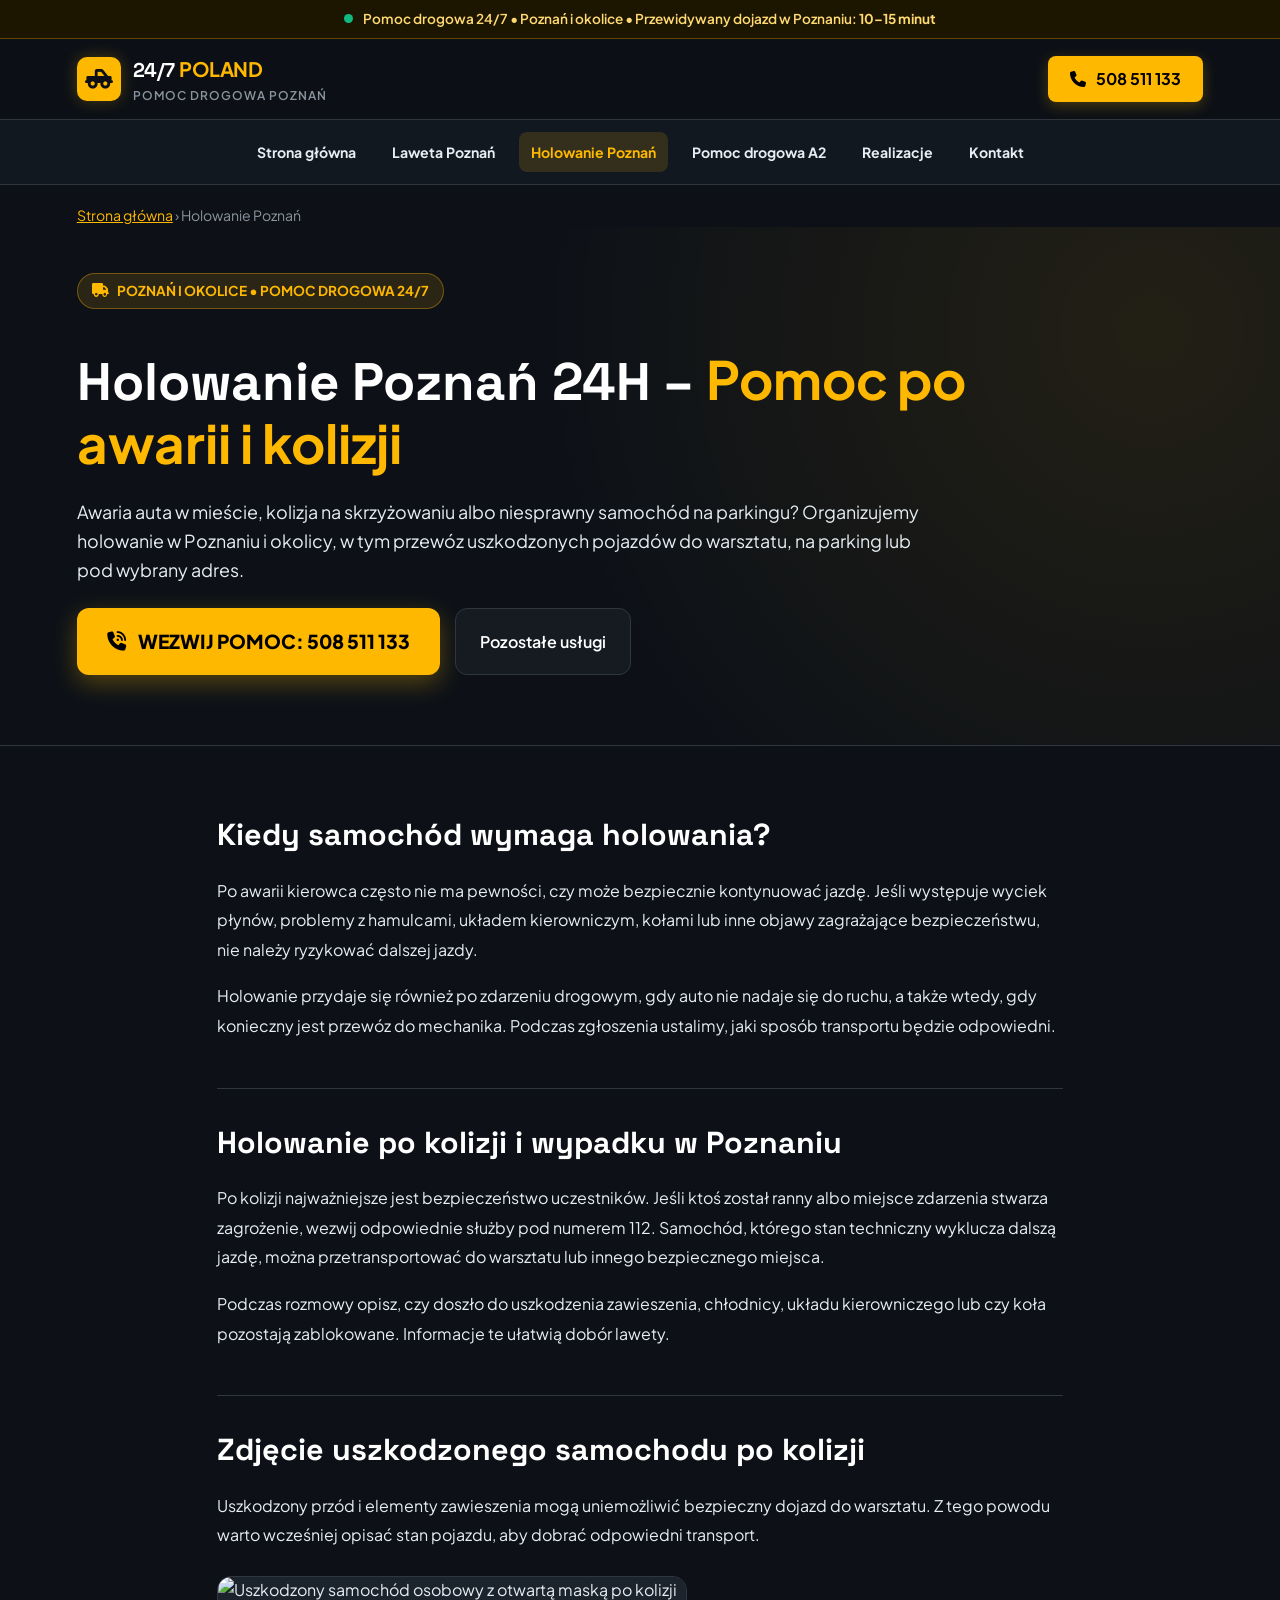
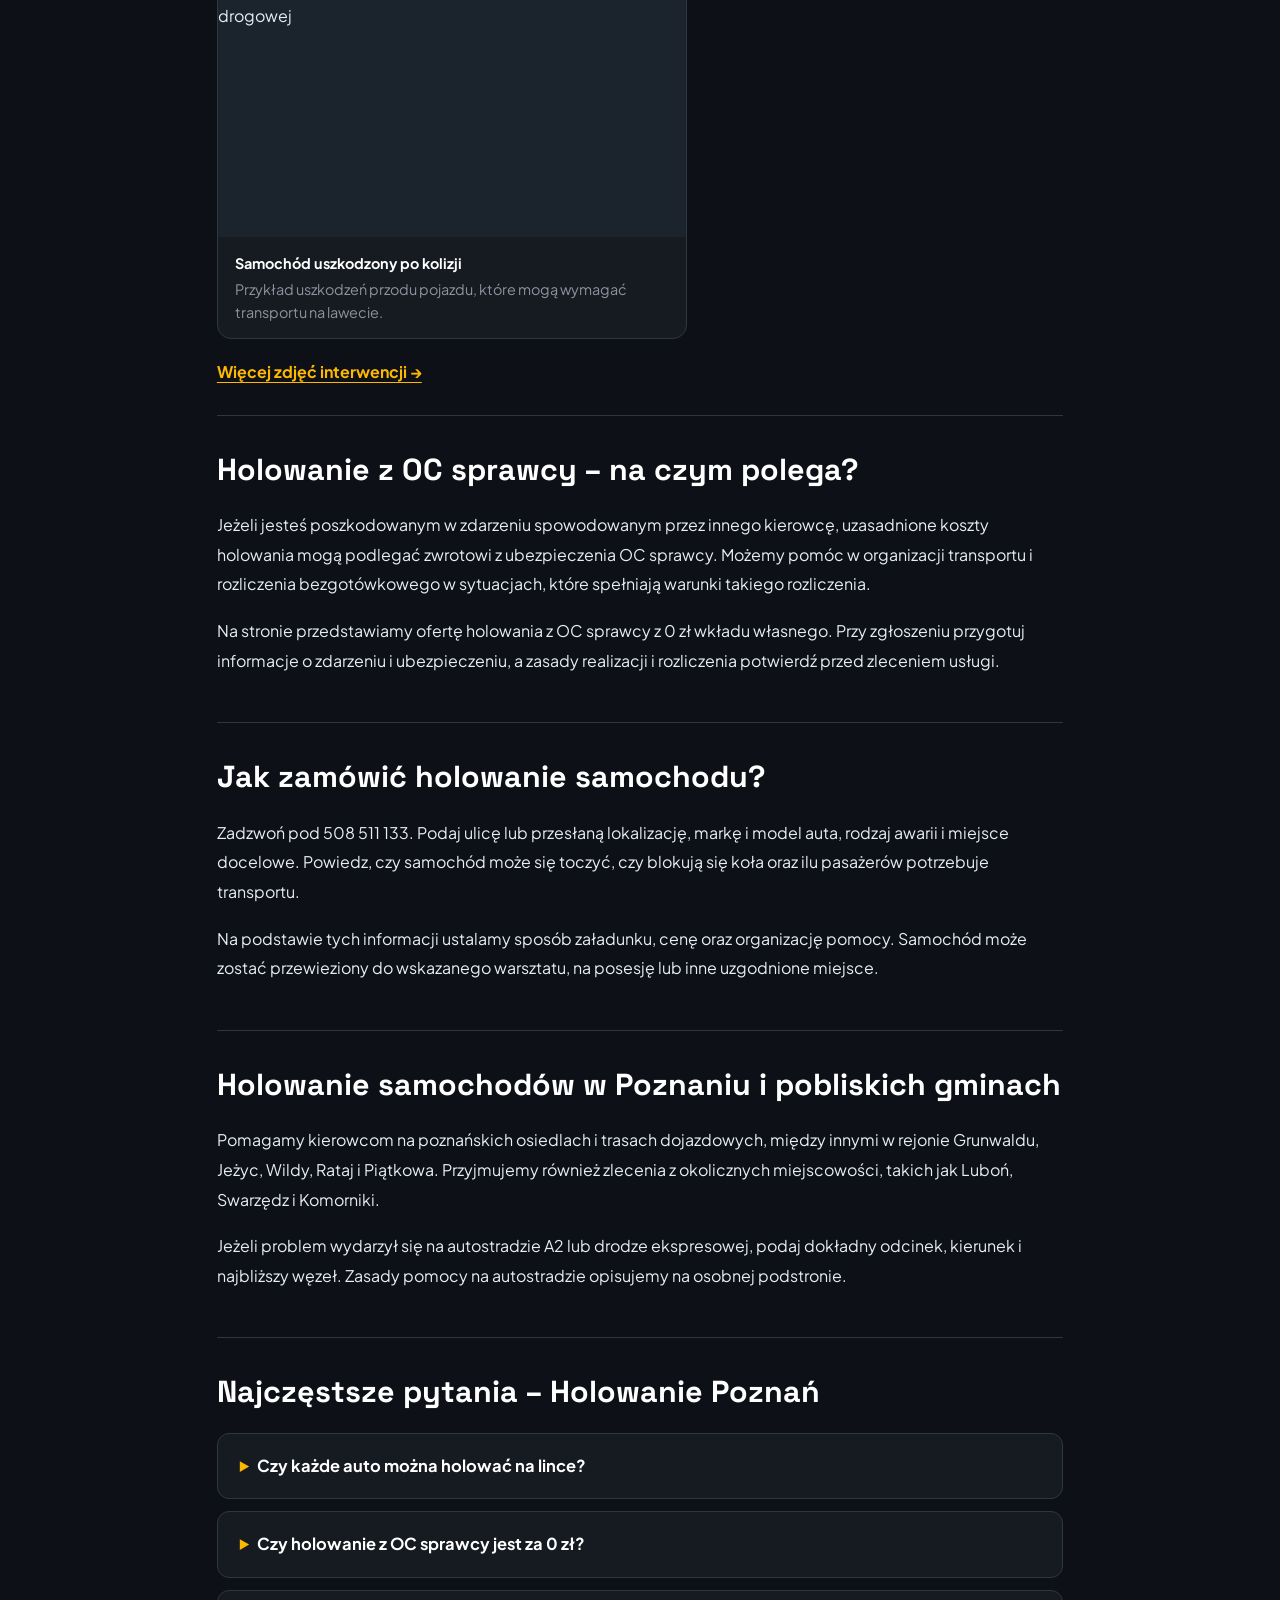
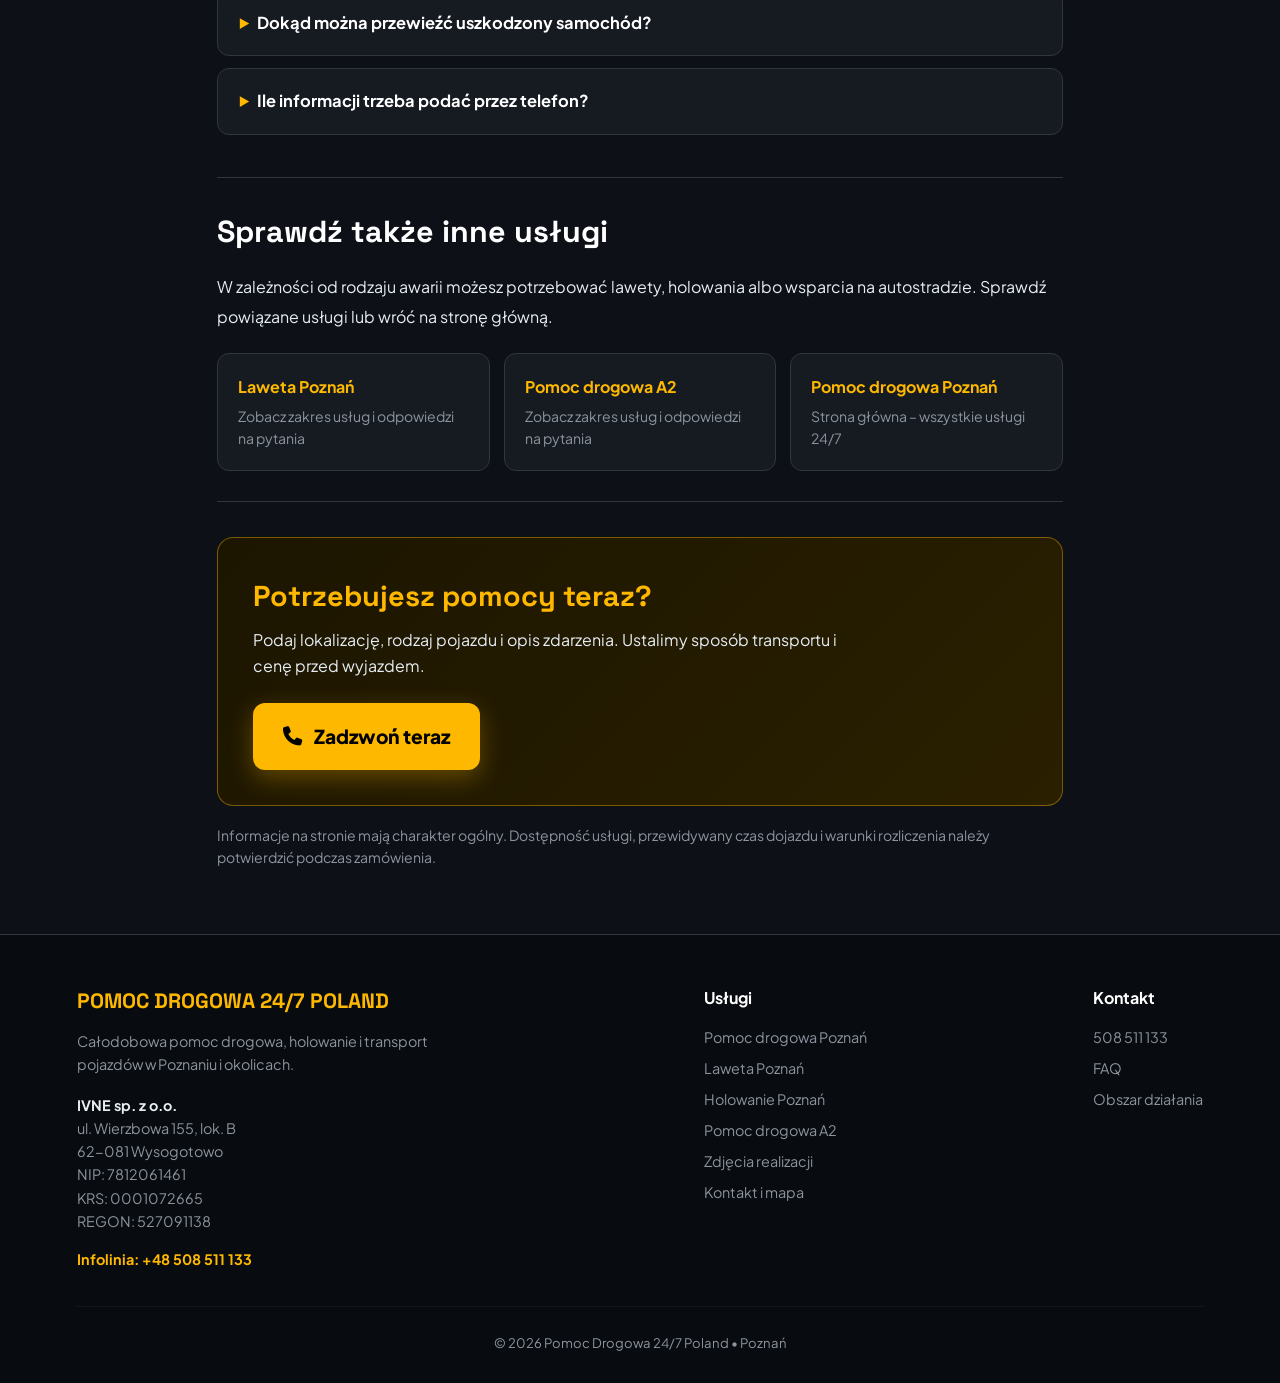
==== commit 47f22bd3: "SEO: galeria prawdziwych zdarzeń i linkowanie – holowanie-poznan.html" ====
--- a/holowanie-poznan.html
+++ b/holowanie-poznan.html
@@ -3,10 +3,21 @@
 <head>
 <meta charset="UTF-8">
 <meta name="viewport" content="width=device-width, initial-scale=1.0">
-<title>Holowanie Poznań 24H – Pomoc po Awarii i Kolizji | 24/7 Poland</title>
+<title>Holowanie Poznań 24H – Awaria i kolizja | 24/7 Poland</title>
 <meta name="description" content="Holowanie Poznań 24/7 po awarii i kolizji. Transport samochodu do warsztatu, pomoc na trasie i możliwość rozliczenia z OC sprawcy. Tel. 508 511 133.">
 <meta name="robots" content="index, follow">
 <link rel="canonical" href="https://pomocdrogowapoznan24h.pl/holowanie-poznan.html">
+    <link rel="icon" type="image/svg+xml" href="/favicon.svg">
+    <meta name="theme-color" content="#0D1117">
+    <meta property="og:type" content="website">
+    <meta property="og:locale" content="pl_PL">
+    <meta property="og:site_name" content="Pomoc Drogowa 24/7 Poland">
+    <meta property="og:title" content="Holowanie Poznań 24H – Awaria i kolizja | 24/7 Poland">
+    <meta property="og:description" content="Holowanie Poznań 24/7 po awarii i kolizji. Transport samochodu do warsztatu, pomoc na trasie i możliwość rozliczenia z OC sprawcy. Tel. 508 511 133.">
+    <meta property="og:url" content="https://pomocdrogowapoznan24h.pl/holowanie-poznan.html">
+<meta property="og:image" content="https://pomocdrogowapoznan24h.pl/images/holowanie-po-kolizji-poznan.avif">
+    <meta name="twitter:card" content="summary">
+
 <link rel="preconnect" href="https://fonts.googleapis.com">
 <link rel="preconnect" href="https://fonts.gstatic.com" crossorigin>
 <link href="https://fonts.googleapis.com/css2?family=Plus+Jakarta+Sans:wght@400;500;600;700;800&family=Space+Grotesk:wght@600;700&display=swap" rel="stylesheet">
@@ -835,13 +846,26 @@
   .subfaq .faq-item{margin-bottom:12px}
   .small-print{color:var(--text-muted);font-size:.88rem}
   @media(max-width:600px){.subhero{padding:30px 5% 42px}.breadcrumbs{padding:15px 5% 0}.content-shell{padding:18px 5% 55px}.subnav{justify-content:flex-start;padding:9px 5%;gap:4px}.subnav a{font-size:.8rem;padding:8px}}
+
+/* Galeria autentycznych zdjęć - responsywne obrazy */
+.realization-grid{display:grid;grid-template-columns:repeat(3,minmax(0,1fr));gap:18px;margin-top:26px}
+.realization-card{margin:0;background:var(--bg-card);border:1px solid var(--border-color);border-radius:14px;overflow:hidden;min-width:0}
+.realization-card img{display:block;width:100%;height:260px;object-fit:cover;object-position:center 30%;background:#1b232c}
+.realization-card figcaption{padding:15px 17px;line-height:1.55;color:var(--text-light);font-size:.9rem}
+.realization-card figcaption strong{display:block;color:#fff;margin-bottom:4px}
+.realization-card figcaption span{color:var(--text-muted)}
+.realization-link{display:inline-block;color:var(--brand-yellow);font-weight:700;text-underline-offset:4px;margin-top:20px}
+.realization-grid.two{grid-template-columns:repeat(2,minmax(0,1fr))}
+.realization-grid.single{grid-template-columns:minmax(0,470px)}
+@media(max-width:850px){.realization-grid{grid-template-columns:repeat(2,minmax(0,1fr))}}
+@media(max-width:590px){.realization-grid,.realization-grid.two,.realization-grid.single{grid-template-columns:1fr}.realization-card img{height:240px}}
 </style>
 <script type="application/ld+json">{"@context":"https://schema.org","@type":"BreadcrumbList","itemListElement":[{"@type":"ListItem","position":1,"name":"Strona główna","item":"https://pomocdrogowapoznan24h.pl/"},{"@type":"ListItem","position":2,"name":"Holowanie Poznań","item":"https://pomocdrogowapoznan24h.pl/holowanie-poznan.html"}]}</script>
 </head>
 <body id="poczatek">
 <div class="top-status-bar"><span class="pulse-dot"></span><span>Pomoc drogowa 24/7 &bull; Poznań i okolice &bull; Przewidywany dojazd w Poznaniu: <strong>10–15 minut</strong></span></div>
 <header><a class="logo-box" href="/" aria-label="24/7 Poland – strona główna"><div class="logo-icon"><i class="fa-solid fa-truck-pickup" aria-hidden="true"></i></div><div class="logo-text"><div class="logo-title">24/7 <span>Poland</span></div><div class="logo-sub">Pomoc Drogowa Poznań</div></div></a><a href="tel:+48508511133" class="btn-call-header" aria-label="Zadzwoń 508 511 133"><i class="fa-solid fa-phone" aria-hidden="true"></i><span>508 511 133</span></a></header>
-<nav class="subnav" aria-label="Nawigacja usług"><a href="/">Strona główna</a><a href="/laweta-poznan.html">Laweta Poznań</a><a href="/holowanie-poznan.html" aria-current="page">Holowanie Poznań</a><a href="/pomoc-drogowa-a2.html">Pomoc drogowa A2</a><a href="/#kontakt">Kontakt</a></nav>
+<nav class="subnav" aria-label="Nawigacja usług"><a href="/">Strona główna</a><a href="/laweta-poznan.html">Laweta Poznań</a><a href="/holowanie-poznan.html" aria-current="page">Holowanie Poznań</a><a href="/pomoc-drogowa-a2.html">Pomoc drogowa A2</a><a href="/realizacje-pomoc-drogowa-poznan.html">Realizacje</a><a href="/#kontakt">Kontakt</a></nav>
 <main>
 <div class="breadcrumbs"><a href="/">Strona główna</a> &rsaquo; Holowanie Poznań</div>
 <section class="subhero"><div class="hero-badge"><i class="fa-solid fa-truck" aria-hidden="true"></i> Poznań i okolice &bull; pomoc drogowa 24/7</div><h1>Holowanie Poznań 24H – <span>Pomoc po awarii i kolizji</span></h1><p>Awaria auta w mieście, kolizja na skrzyżowaniu albo niesprawny samochód na parkingu? Organizujemy holowanie w Poznaniu i okolicy, w tym przewóz uszkodzonych pojazdów do warsztatu, na parking lub pod wybrany adres.</p><div class="hero-buttons"><a class="btn-main-call" href="tel:+48508511133"><i class="fa-solid fa-phone-volume" aria-hidden="true"></i> WEZWIJ POMOC: 508 511 133</a><a class="btn-secondary" href="/#uslugi">Pozostałe usługi</a></div></section>
@@ -850,6 +874,7 @@
 <p>Holowanie przydaje się również po zdarzeniu drogowym, gdy auto nie nadaje się do ruchu, a także wtedy, gdy konieczny jest przewóz do mechanika. Podczas zgłoszenia ustalimy, jaki sposób transportu będzie odpowiedni.</p></section>
 <section class="prose-section"><h2>Holowanie po kolizji i wypadku w Poznaniu</h2><p>Po kolizji najważniejsze jest bezpieczeństwo uczestników. Jeśli ktoś został ranny albo miejsce zdarzenia stwarza zagrożenie, wezwij odpowiednie służby pod numerem 112. Samochód, którego stan techniczny wyklucza dalszą jazdę, można przetransportować do warsztatu lub innego bezpiecznego miejsca.</p>
 <p>Podczas rozmowy opisz, czy doszło do uszkodzenia zawieszenia, chłodnicy, układu kierowniczego lub czy koła pozostają zablokowane. Informacje te ułatwią dobór lawety.</p></section>
+<section class="prose-section" id="zdjecie-po-kolizji"><h2>Zdjęcie uszkodzonego samochodu po kolizji</h2><p>Uszkodzony przód i elementy zawieszenia mogą uniemożliwić bezpieczny dojazd do warsztatu. Z tego powodu warto wcześniej opisać stan pojazdu, aby dobrać odpowiedni transport.</p><div class="realization-grid single"><figure class="realization-card"><img src="/images/holowanie-po-kolizji-poznan.avif" alt="Uszkodzony samochód osobowy z otwartą maską po kolizji drogowej" width="480" height="640" loading="lazy" decoding="async"><figcaption><strong>Samochód uszkodzony po kolizji</strong><span>Przykład uszkodzeń przodu pojazdu, które mogą wymagać transportu na lawecie.</span></figcaption></figure></div><a class="realization-link" href="/realizacje-pomoc-drogowa-poznan.html">Więcej zdjęć interwencji &rarr;</a></section>
 <section class="prose-section"><h2>Holowanie z OC sprawcy – na czym polega?</h2><p>Jeżeli jesteś poszkodowanym w zdarzeniu spowodowanym przez innego kierowcę, uzasadnione koszty holowania mogą podlegać zwrotowi z ubezpieczenia OC sprawcy. Możemy pomóc w organizacji transportu i rozliczenia bezgotówkowego w sytuacjach, które spełniają warunki takiego rozliczenia.</p>
 <p>Na stronie przedstawiamy ofertę holowania z OC sprawcy z 0 zł wkładu własnego. Przy zgłoszeniu przygotuj informacje o zdarzeniu i ubezpieczeniu, a zasady realizacji i rozliczenia potwierdź przed zleceniem usługi.</p></section>
 <section class="prose-section"><h2>Jak zamówić holowanie samochodu?</h2><p>Zadzwoń pod 508 511 133. Podaj ulicę lub przesłaną lokalizację, markę i model auta, rodzaj awarii i miejsce docelowe. Powiedz, czy samochód może się toczyć, czy blokują się koła oraz ilu pasażerów potrzebuje transportu.</p>
@@ -865,6 +890,6 @@
 <div class="callout-banner"><div class="callout-text"><h3>Potrzebujesz pomocy teraz?</h3><p>Podaj lokalizację, rodzaj pojazdu i opis zdarzenia. Ustalimy sposób transportu i cenę przed wyjazdem.</p></div><a class="btn-main-call" href="tel:+48508511133"><i class="fa-solid fa-phone" aria-hidden="true"></i>Zadzwoń teraz</a></div>
 <p class="small-print" style="margin-top:18px">Informacje na stronie mają charakter ogólny. Dostępność usługi, przewidywany czas dojazdu i warunki rozliczenia należy potwierdzić podczas zamówienia.</p>
 </div></main>
-<footer><div class="footer-content"><div class="footer-brand"><h3>POMOC DROGOWA 24/7 POLAND</h3><p>Całodobowa pomoc drogowa, holowanie i transport pojazdów w Poznaniu i okolicach.</p><address class="footer-company"><strong>IVNE sp. z o.o.</strong><br>ul. Wierzbowa 155, lok. B<br>62-081 Wysogotowo<br>NIP: 7812061461<br>KRS: 0001072665<br>REGON: 527091138</address><a class="footer-phone" href="tel:+48508511133">Infolinia: +48 508 511 133</a></div><div class="footer-links"><h3>Usługi</h3><ul><li><a href="/">Pomoc drogowa Poznań</a></li><li><a href="/laweta-poznan.html">Laweta Poznań</a></li><li><a href="/holowanie-poznan.html">Holowanie Poznań</a></li><li><a href="/pomoc-drogowa-a2.html">Pomoc drogowa A2</a></li><li><a href="/#kontakt">Kontakt i mapa</a></li></ul></div><div class="footer-links"><h3>Kontakt</h3><ul><li><a href="tel:+48508511133">508 511 133</a></li><li><a href="/#faq">FAQ</a></li><li><a href="/#obszar">Obszar działania</a></li></ul></div></div><div class="footer-bottom"><p>&copy; 2026 Pomoc Drogowa 24/7 Poland &bull; Poznań</p></div></footer>
+<footer><div class="footer-content"><div class="footer-brand"><h3>POMOC DROGOWA 24/7 POLAND</h3><p>Całodobowa pomoc drogowa, holowanie i transport pojazdów w Poznaniu i okolicach.</p><address class="footer-company"><strong>IVNE sp. z o.o.</strong><br>ul. Wierzbowa 155, lok. B<br>62-081 Wysogotowo<br>NIP: 7812061461<br>KRS: 0001072665<br>REGON: 527091138</address><a class="footer-phone" href="tel:+48508511133">Infolinia: +48 508 511 133</a></div><div class="footer-links"><h3>Usługi</h3><ul><li><a href="/">Pomoc drogowa Poznań</a></li><li><a href="/laweta-poznan.html">Laweta Poznań</a></li><li><a href="/holowanie-poznan.html">Holowanie Poznań</a></li><li><a href="/pomoc-drogowa-a2.html">Pomoc drogowa A2</a></li><li><a href="/realizacje-pomoc-drogowa-poznan.html">Zdjęcia realizacji</a></li><li><a href="/#kontakt">Kontakt i mapa</a></li></ul></div><div class="footer-links"><h3>Kontakt</h3><ul><li><a href="tel:+48508511133">508 511 133</a></li><li><a href="/#faq">FAQ</a></li><li><a href="/#obszar">Obszar działania</a></li></ul></div></div><div class="footer-bottom"><p>&copy; 2026 Pomoc Drogowa 24/7 Poland &bull; Poznań</p></div></footer>
 <div class="mobile-bottom-bar"><a href="tel:+48508511133"><i class="fa-solid fa-phone" aria-hidden="true"></i> SZYBKA LAWETA: 508 511 133</a></div>
 </body></html>
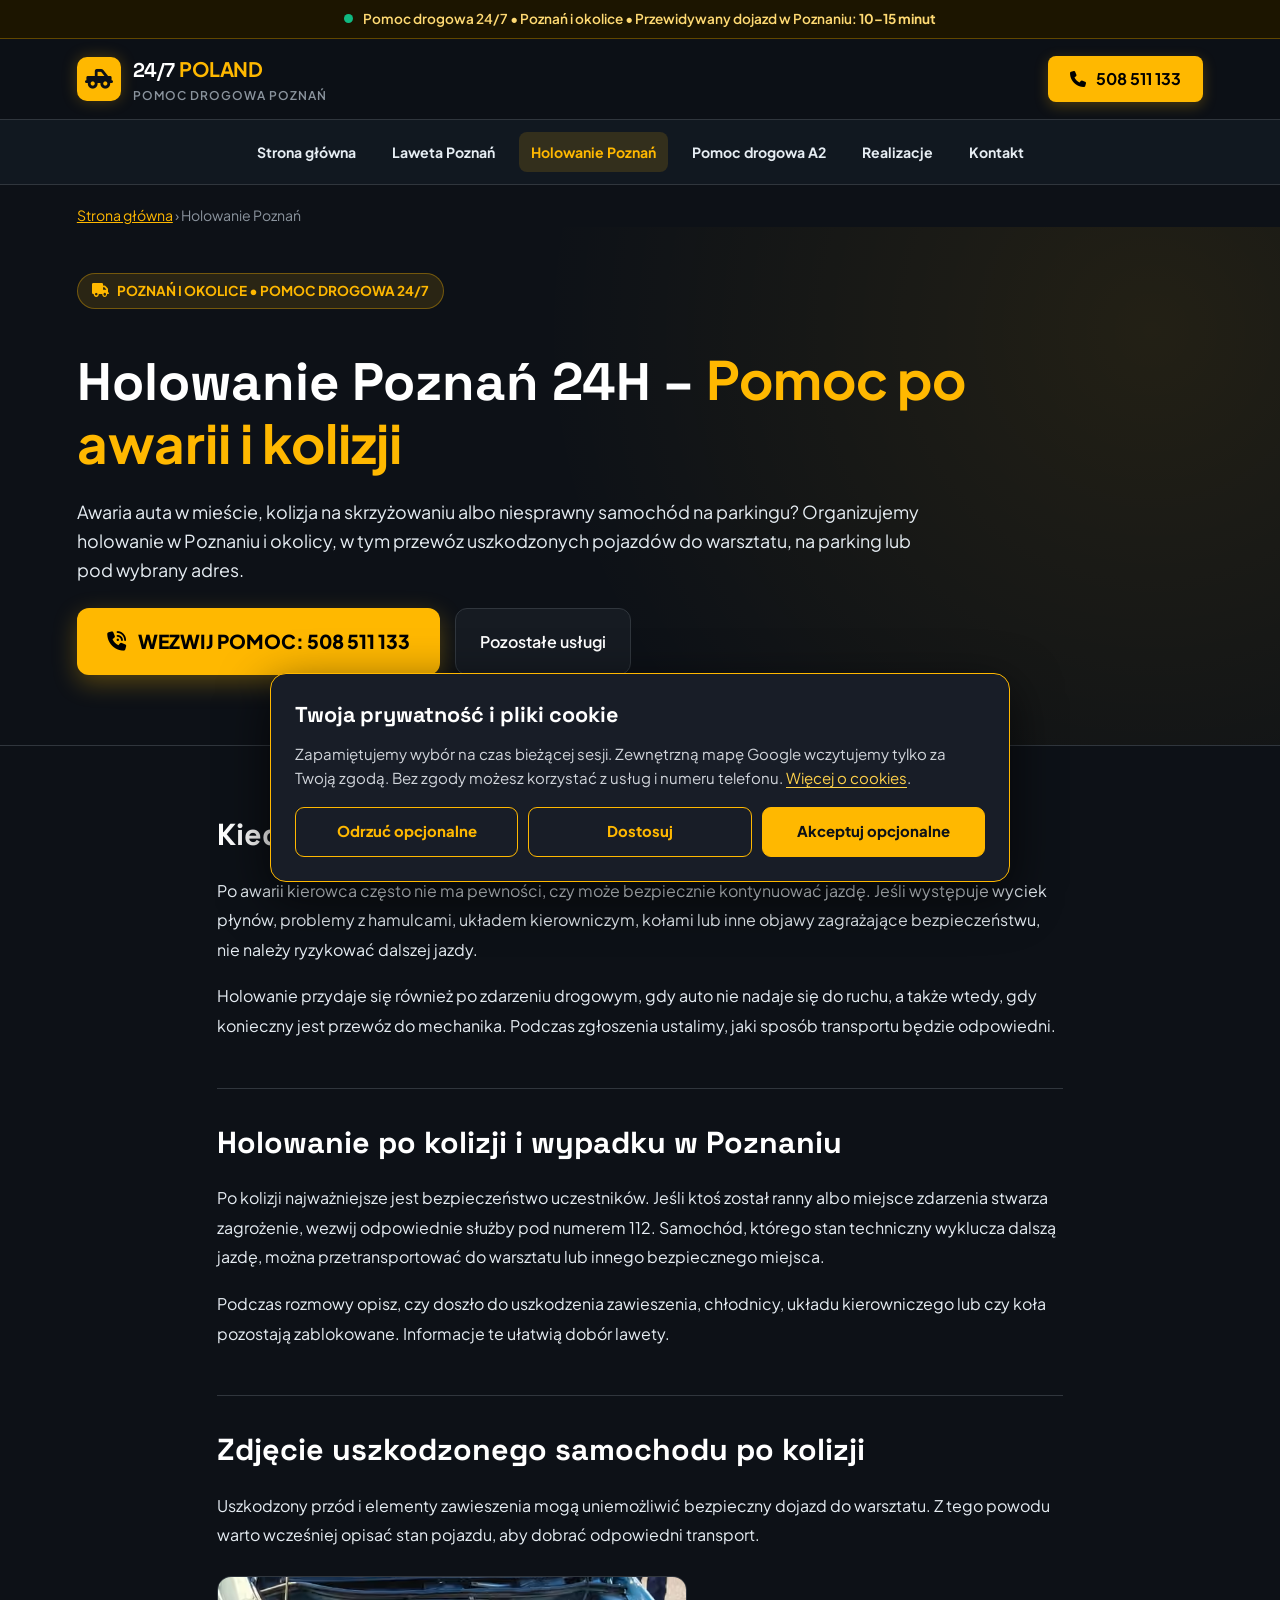
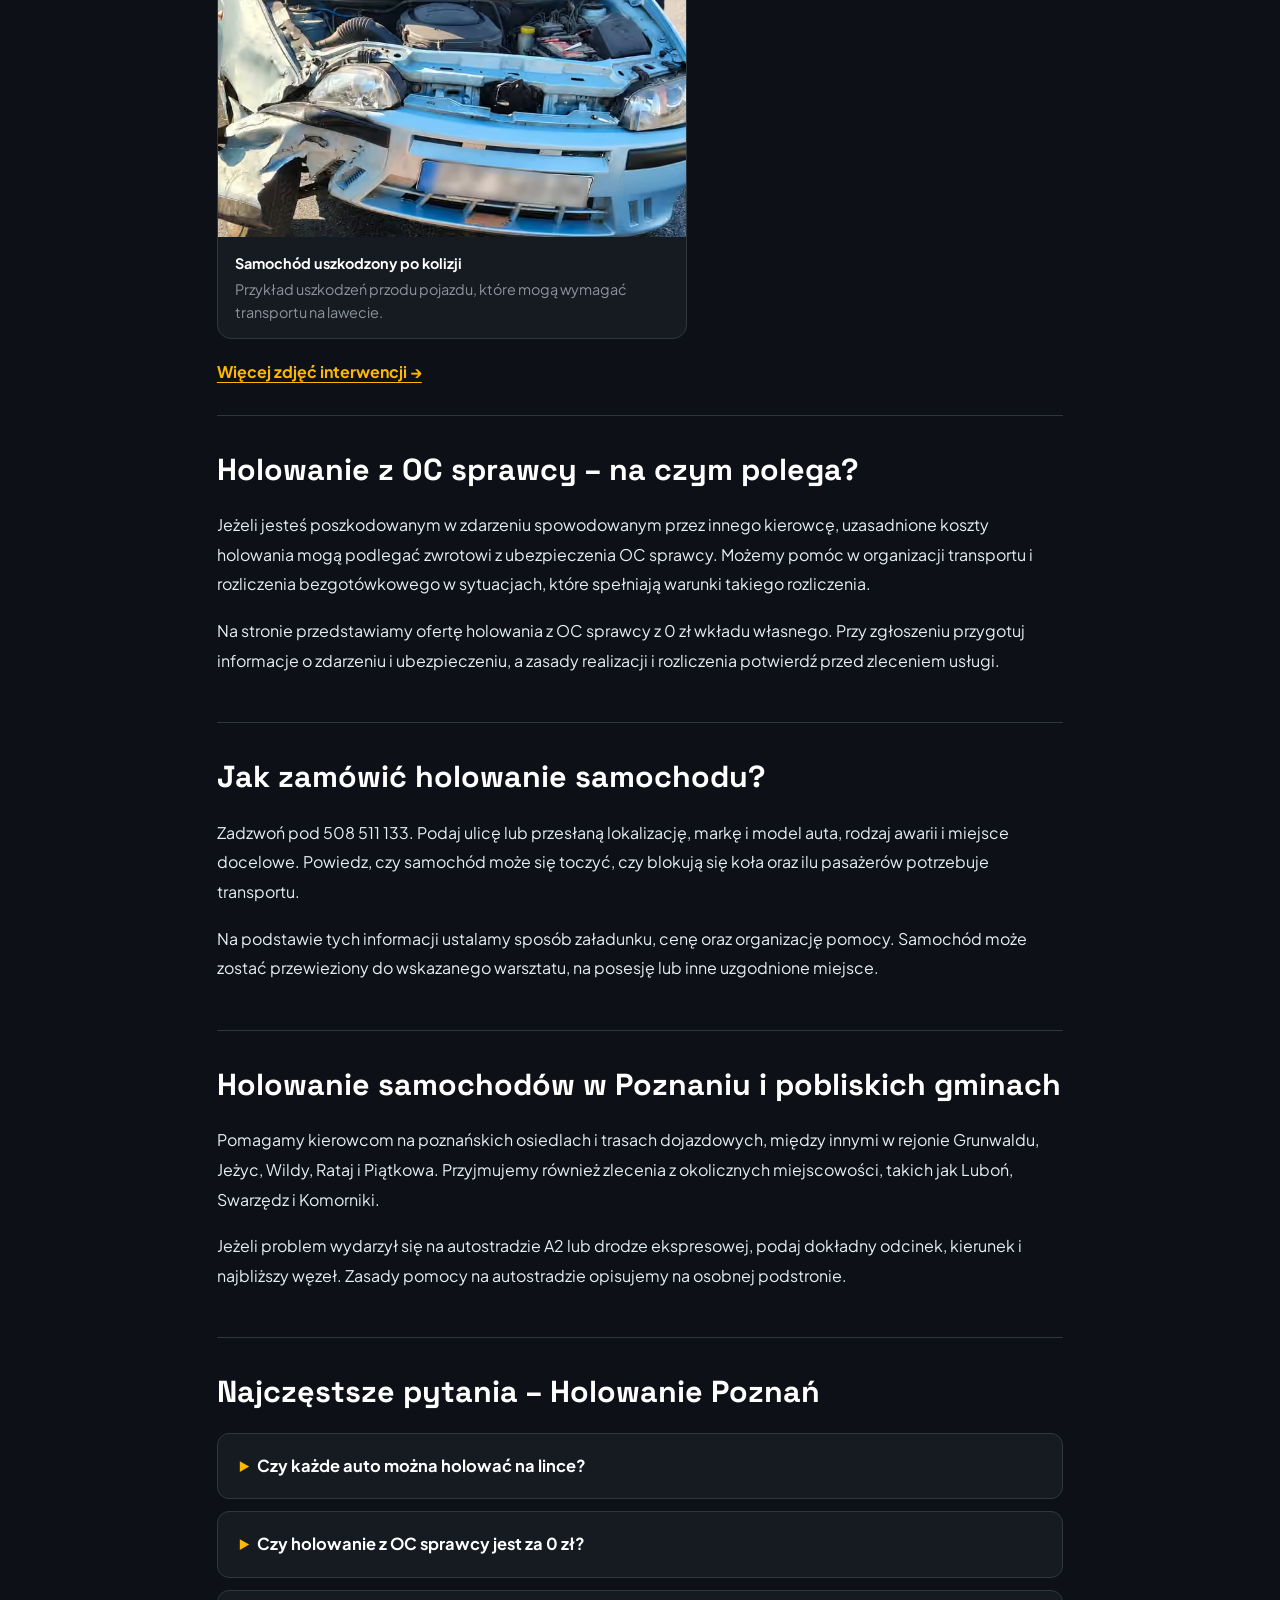
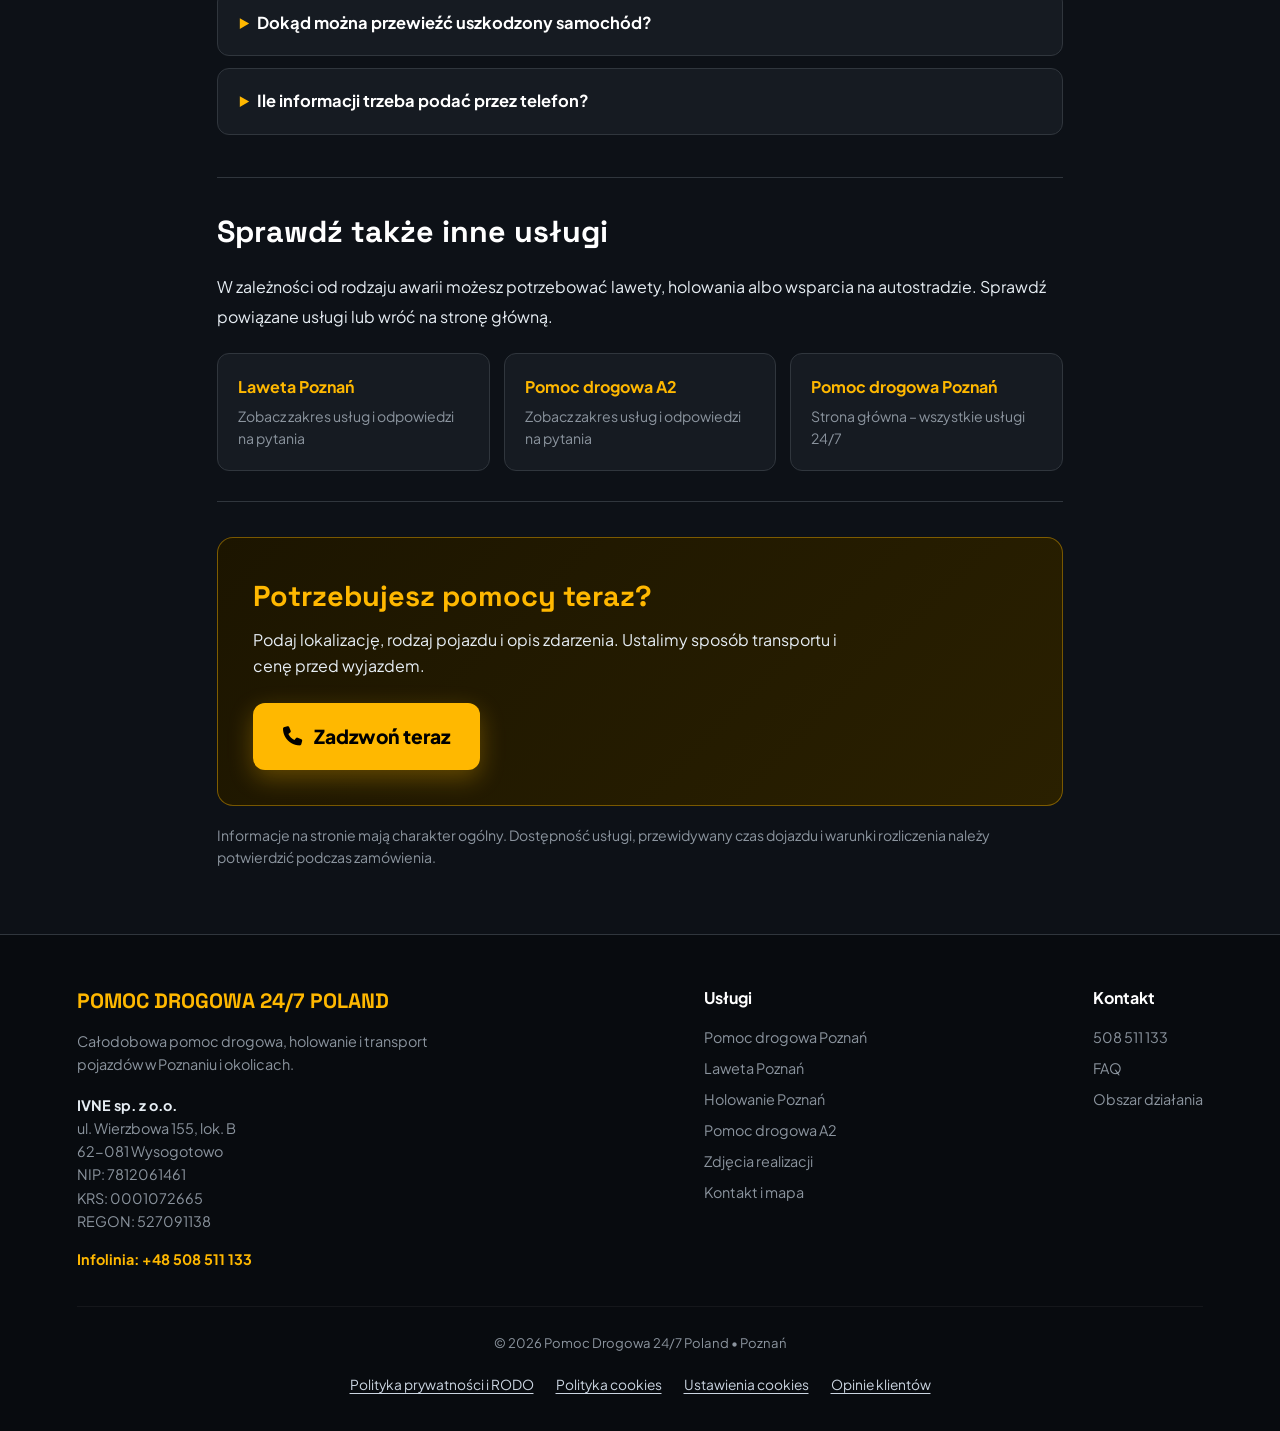
==== commit bf27d5eb: "RODO: wprowadź ustawienia cookies i linki prawne holowanie-poznan.html" ====
--- a/holowanie-poznan.html
+++ b/holowanie-poznan.html
@@ -861,6 +861,8 @@
 @media(max-width:590px){.realization-grid,.realization-grid.two,.realization-grid.single{grid-template-columns:1fr}.realization-card img{height:240px}}
 </style>
 <script type="application/ld+json">{"@context":"https://schema.org","@type":"BreadcrumbList","itemListElement":[{"@type":"ListItem","position":1,"name":"Strona główna","item":"https://pomocdrogowapoznan24h.pl/"},{"@type":"ListItem","position":2,"name":"Holowanie Poznań","item":"https://pomocdrogowapoznan24h.pl/holowanie-poznan.html"}]}</script>
+<link rel="stylesheet" href="/site-privacy.css">
+<script src="/site-privacy.js" defer></script>
 </head>
 <body id="poczatek">
 <div class="top-status-bar"><span class="pulse-dot"></span><span>Pomoc drogowa 24/7 &bull; Poznań i okolice &bull; Przewidywany dojazd w Poznaniu: <strong>10–15 minut</strong></span></div>
@@ -890,6 +892,12 @@
 <div class="callout-banner"><div class="callout-text"><h3>Potrzebujesz pomocy teraz?</h3><p>Podaj lokalizację, rodzaj pojazdu i opis zdarzenia. Ustalimy sposób transportu i cenę przed wyjazdem.</p></div><a class="btn-main-call" href="tel:+48508511133"><i class="fa-solid fa-phone" aria-hidden="true"></i>Zadzwoń teraz</a></div>
 <p class="small-print" style="margin-top:18px">Informacje na stronie mają charakter ogólny. Dostępność usługi, przewidywany czas dojazdu i warunki rozliczenia należy potwierdzić podczas zamówienia.</p>
 </div></main>
-<footer><div class="footer-content"><div class="footer-brand"><h3>POMOC DROGOWA 24/7 POLAND</h3><p>Całodobowa pomoc drogowa, holowanie i transport pojazdów w Poznaniu i okolicach.</p><address class="footer-company"><strong>IVNE sp. z o.o.</strong><br>ul. Wierzbowa 155, lok. B<br>62-081 Wysogotowo<br>NIP: 7812061461<br>KRS: 0001072665<br>REGON: 527091138</address><a class="footer-phone" href="tel:+48508511133">Infolinia: +48 508 511 133</a></div><div class="footer-links"><h3>Usługi</h3><ul><li><a href="/">Pomoc drogowa Poznań</a></li><li><a href="/laweta-poznan.html">Laweta Poznań</a></li><li><a href="/holowanie-poznan.html">Holowanie Poznań</a></li><li><a href="/pomoc-drogowa-a2.html">Pomoc drogowa A2</a></li><li><a href="/realizacje-pomoc-drogowa-poznan.html">Zdjęcia realizacji</a></li><li><a href="/#kontakt">Kontakt i mapa</a></li></ul></div><div class="footer-links"><h3>Kontakt</h3><ul><li><a href="tel:+48508511133">508 511 133</a></li><li><a href="/#faq">FAQ</a></li><li><a href="/#obszar">Obszar działania</a></li></ul></div></div><div class="footer-bottom"><p>&copy; 2026 Pomoc Drogowa 24/7 Poland &bull; Poznań</p></div></footer>
+<footer><div class="footer-content"><div class="footer-brand"><h3>POMOC DROGOWA 24/7 POLAND</h3><p>Całodobowa pomoc drogowa, holowanie i transport pojazdów w Poznaniu i okolicach.</p><address class="footer-company"><strong>IVNE sp. z o.o.</strong><br>ul. Wierzbowa 155, lok. B<br>62-081 Wysogotowo<br>NIP: 7812061461<br>KRS: 0001072665<br>REGON: 527091138</address><a class="footer-phone" href="tel:+48508511133">Infolinia: +48 508 511 133</a></div><div class="footer-links"><h3>Usługi</h3><ul><li><a href="/">Pomoc drogowa Poznań</a></li><li><a href="/laweta-poznan.html">Laweta Poznań</a></li><li><a href="/holowanie-poznan.html">Holowanie Poznań</a></li><li><a href="/pomoc-drogowa-a2.html">Pomoc drogowa A2</a></li><li><a href="/realizacje-pomoc-drogowa-poznan.html">Zdjęcia realizacji</a></li><li><a href="/#kontakt">Kontakt i mapa</a></li></ul></div><div class="footer-links"><h3>Kontakt</h3><ul><li><a href="tel:+48508511133">508 511 133</a></li><li><a href="/#faq">FAQ</a></li><li><a href="/#obszar">Obszar działania</a></li></ul></div></div><div class="footer-bottom"><p>&copy; 2026 Pomoc Drogowa 24/7 Poland &bull; Poznań</p></div><div class="legal-links" aria-label="Informacje prawne i preferencje prywatności">
+  <a href="/polityka-prywatnosci.html">Polityka prywatności i RODO</a>
+  <a href="/polityka-cookies.html">Polityka cookies</a>
+  <button type="button" data-cookie-settings>Ustawienia cookies</button>
+  <a href="/#opinie">Opinie klientów</a>
+</div>
+</footer>
 <div class="mobile-bottom-bar"><a href="tel:+48508511133"><i class="fa-solid fa-phone" aria-hidden="true"></i> SZYBKA LAWETA: 508 511 133</a></div>
 </body></html>
--- a/site-privacy.css
+++ b/site-privacy.css
@@ -0,0 +1,50 @@
+
+/* Wspólne moduły: cookies / opinie / prywatność */
+.legal-links {display:flex;flex-wrap:wrap;gap:12px;justify-content:center;align-items:center;margin-top:16px;font-size:.86rem}
+.legal-links a,.legal-links button {color:#cbd5e1;background:none;border:0;font:inherit;cursor:pointer;text-decoration:underline;text-underline-offset:3px;padding:5px}
+.legal-links a:hover,.legal-links button:hover {color:#FFB800}
+.cookie-banner[hidden],.cookie-dialog[hidden],.map-consent-placeholder[hidden],.company-map[hidden] {display:none!important}
+.cookie-banner{position:fixed;z-index:10050;bottom:18px;left:50%;transform:translateX(-50%);width:min(740px,calc(100% - 24px));max-height:calc(100dvh - 24px);overflow:auto;background:#181d27;border:1px solid #FFB800;border-radius:16px;box-shadow:0 15px 50px #000a;padding:24px;color:#f8fafc}
+.cookie-banner h2{font-family:'Space Grotesk',sans-serif;font-size:1.35rem;color:#fff;margin:0 0 10px}
+.cookie-banner p{font-size:.94rem;line-height:1.6;color:#d1d5db;margin:0 0 17px}
+.cookie-banner a,.cookie-dialog a{color:#FFD24B;text-underline-offset:3px}
+.cookie-actions{display:flex;flex-wrap:wrap;gap:10px}
+.cookie-button{border:1px solid #FFB800;border-radius:9px;background:transparent;color:#FFB800;font:inherit;font-size:.93rem;font-weight:750;padding:12px 15px;min-height:46px;cursor:pointer;flex:1 1 185px}
+.cookie-button:hover{background:#302810}
+.cookie-button--primary{background:#FFB800;color:#0D1117}
+.cookie-button--primary:hover{background:#E0A200}
+.cookie-dialog{border:1px solid #FFB800;border-radius:16px;padding:26px;max-width:min(540px,calc(100vw - 24px));width:100%;background:#181d27;color:#fff;box-shadow:0 15px 55px #000a}
+.cookie-dialog::backdrop{background:rgba(3,7,18,.78)}
+.cookie-dialog h2{margin:0 0 13px;font-size:1.45rem;color:#fff}
+.cookie-dialog p{font-size:.93rem;color:#d1d5db;line-height:1.65;margin:0 0 14px}
+.cookie-option{display:flex;align-items:start;gap:14px;border:1px solid #424b58;border-radius:12px;padding:14px;margin:12px 0}
+.cookie-option input{width:22px;height:22px;accent-color:#FFB800;flex:none;margin-top:3px}
+.cookie-option label{cursor:pointer;line-height:1.5;font-size:.94rem}
+.cookie-option small{display:block;color:#d1d5db;font-size:.82rem;margin-top:4px}
+.cookie-dialog .cookie-actions{margin-top:16px}
+.map-consent-placeholder{min-height:260px;border:1px dashed #6b7280;border-radius:16px;display:flex;flex-direction:column;gap:15px;justify-content:center;align-items:center;text-align:center;padding:28px;background:#161B22;color:#e5e7eb}
+.map-consent-placeholder p{max-width:480px}
+.map-consent-placeholder button{border:1px solid #FFB800;border-radius:10px;padding:12px 20px;background:#FFB800;color:#111;font:inherit;font-weight:700;cursor:pointer}
+.review-section .review-intro{max-width:730px;text-align:center;margin:0 auto 25px;color:#cbd5e1}
+.review-layout{display:grid;grid-template-columns:minmax(250px,.8fr) minmax(280px,1.2fr);gap:24px;max-width:1020px;margin:0 auto}
+.review-info,.review-form-wrap{background:#161B22;border:1px solid #30363D;border-radius:16px;padding:25px}
+.review-info h3,.review-form-wrap h3{font-size:1.3rem;color:#fff;margin-bottom:14px}
+.review-info p,.review-info li{color:#cbd5e1;font-size:.94rem;line-height:1.75}
+.review-info ul{margin:12px 0 0 21px}
+.review-form label{display:block;margin:12px 0 7px;font-weight:700}
+.review-form input:not([type="checkbox"]),.review-form select,.review-form textarea{display:block;width:100%;border:1px solid #64748b;border-radius:9px;background:#090d12;color:#fff;font:inherit;font-size:1rem;padding:12px;min-height:44px}
+.review-form textarea{resize:vertical;min-height:125px}
+.review-form input:focus-visible,.review-form textarea:focus-visible,.review-form select:focus-visible{outline:2px solid #FFB800;outline-offset:2px}
+.review-consent{display:flex;gap:10px;align-items:flex-start;font-weight:400!important}
+.review-consent input{width:20px;height:20px;margin-top:2px;flex:none;accent-color:#FFB800}
+.review-form .review-small{font-size:.82rem;color:#cbd5e1;line-height:1.6;margin:12px 0}
+.review-form .review-button{background:#FFB800;color:#111;font:inherit;font-weight:800;border:0;border-radius:10px;padding:14px 22px;cursor:pointer;width:100%}
+.review-form .review-button:hover{background:#E0A200}
+.legal-page{max-width:960px;margin:auto;padding:50px 6% 75px}
+.legal-page h1{font-size:clamp(2rem,4vw,2.7rem);font-family:'Space Grotesk',sans-serif;color:#fff;margin-bottom:22px}
+.legal-page h2{font-size:1.35rem;color:#FFB800;margin:35px 0 10px}
+.legal-page p,.legal-page li{line-height:1.8;color:#d1d5db;margin-bottom:12px}
+.legal-page ul{padding-left:24px}
+.legal-warning{padding:16px 20px;border:1px solid #c59c33;border-radius:10px;background:#34270f;color:#fff;margin-bottom:28px}
+@media(max-width:900px){.cookie-banner{bottom:calc(78px + env(safe-area-inset-bottom,0px))}}
+@media(max-width:650px){.cookie-banner{padding:17px;max-height:calc(100dvh - 105px)}.cookie-button{flex:1 1 100%}.review-layout{grid-template-columns:1fr}.review-info,.review-form-wrap{padding:19px}}
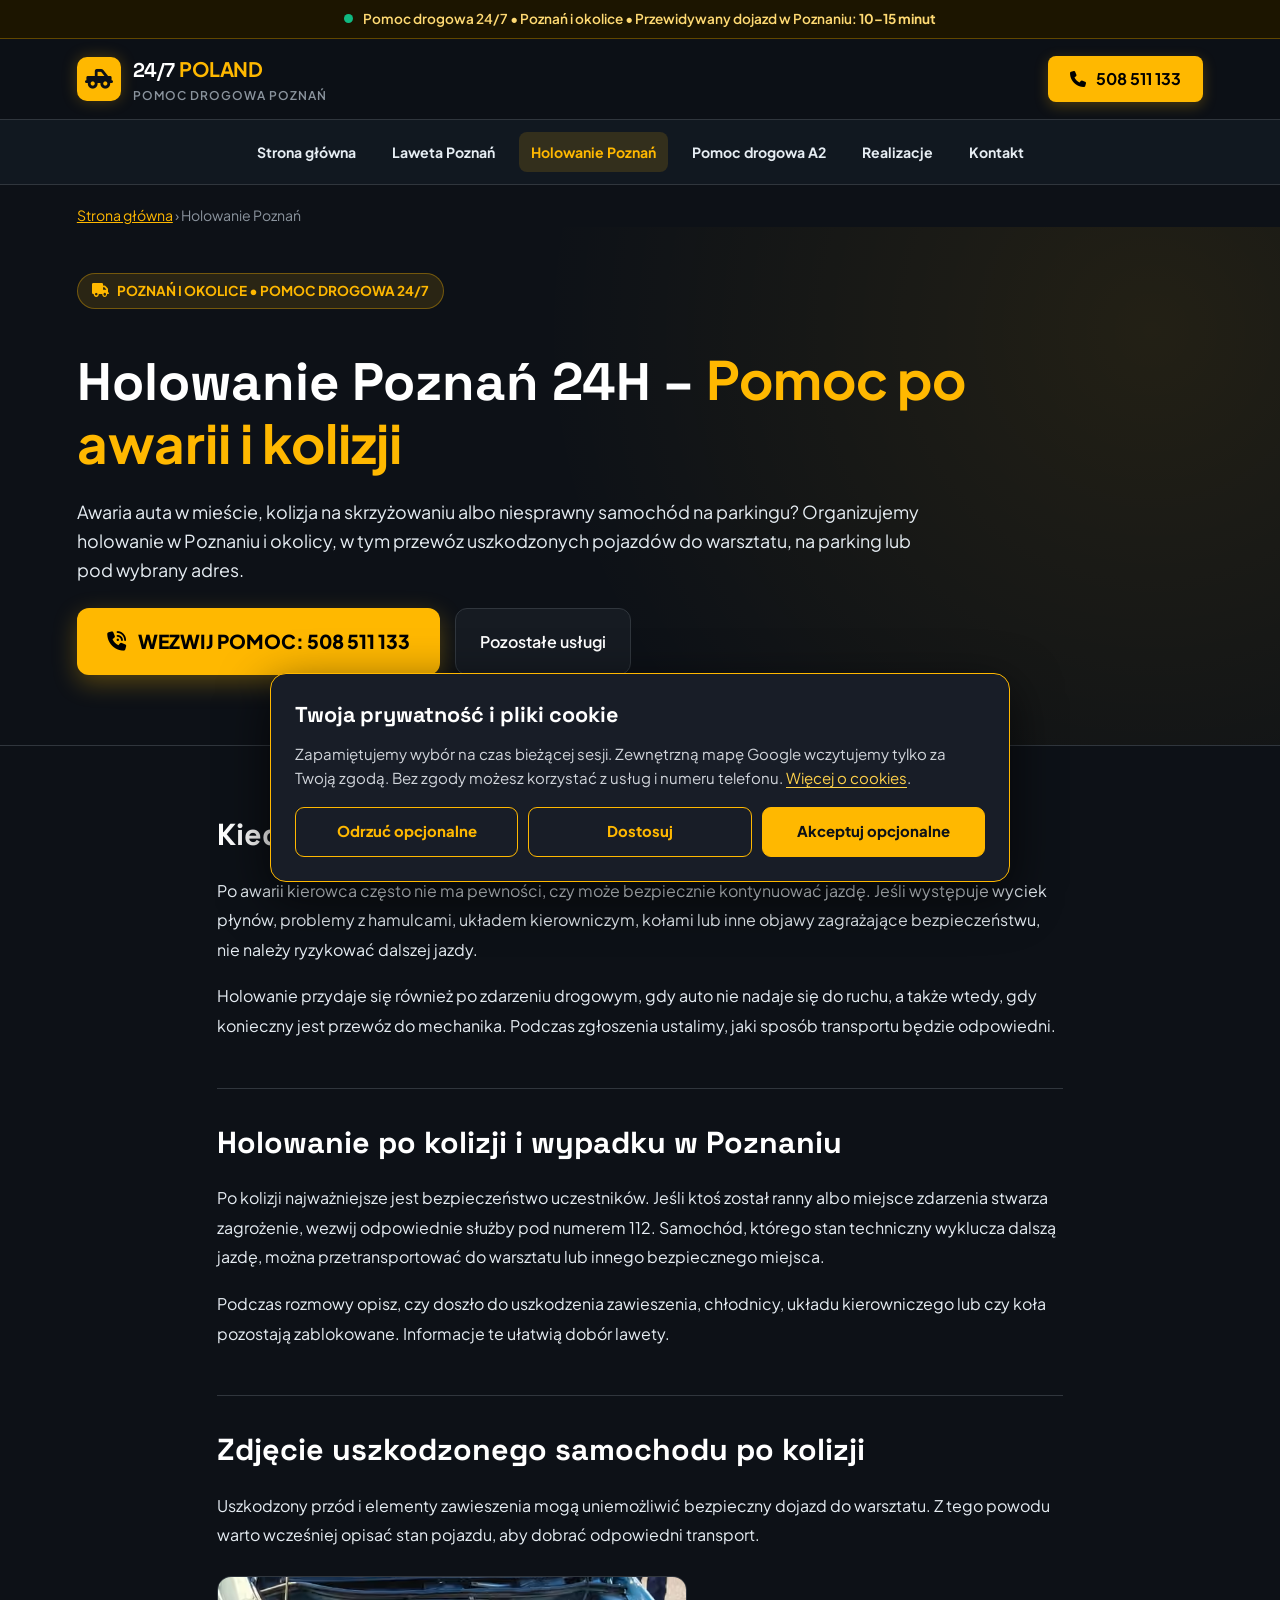
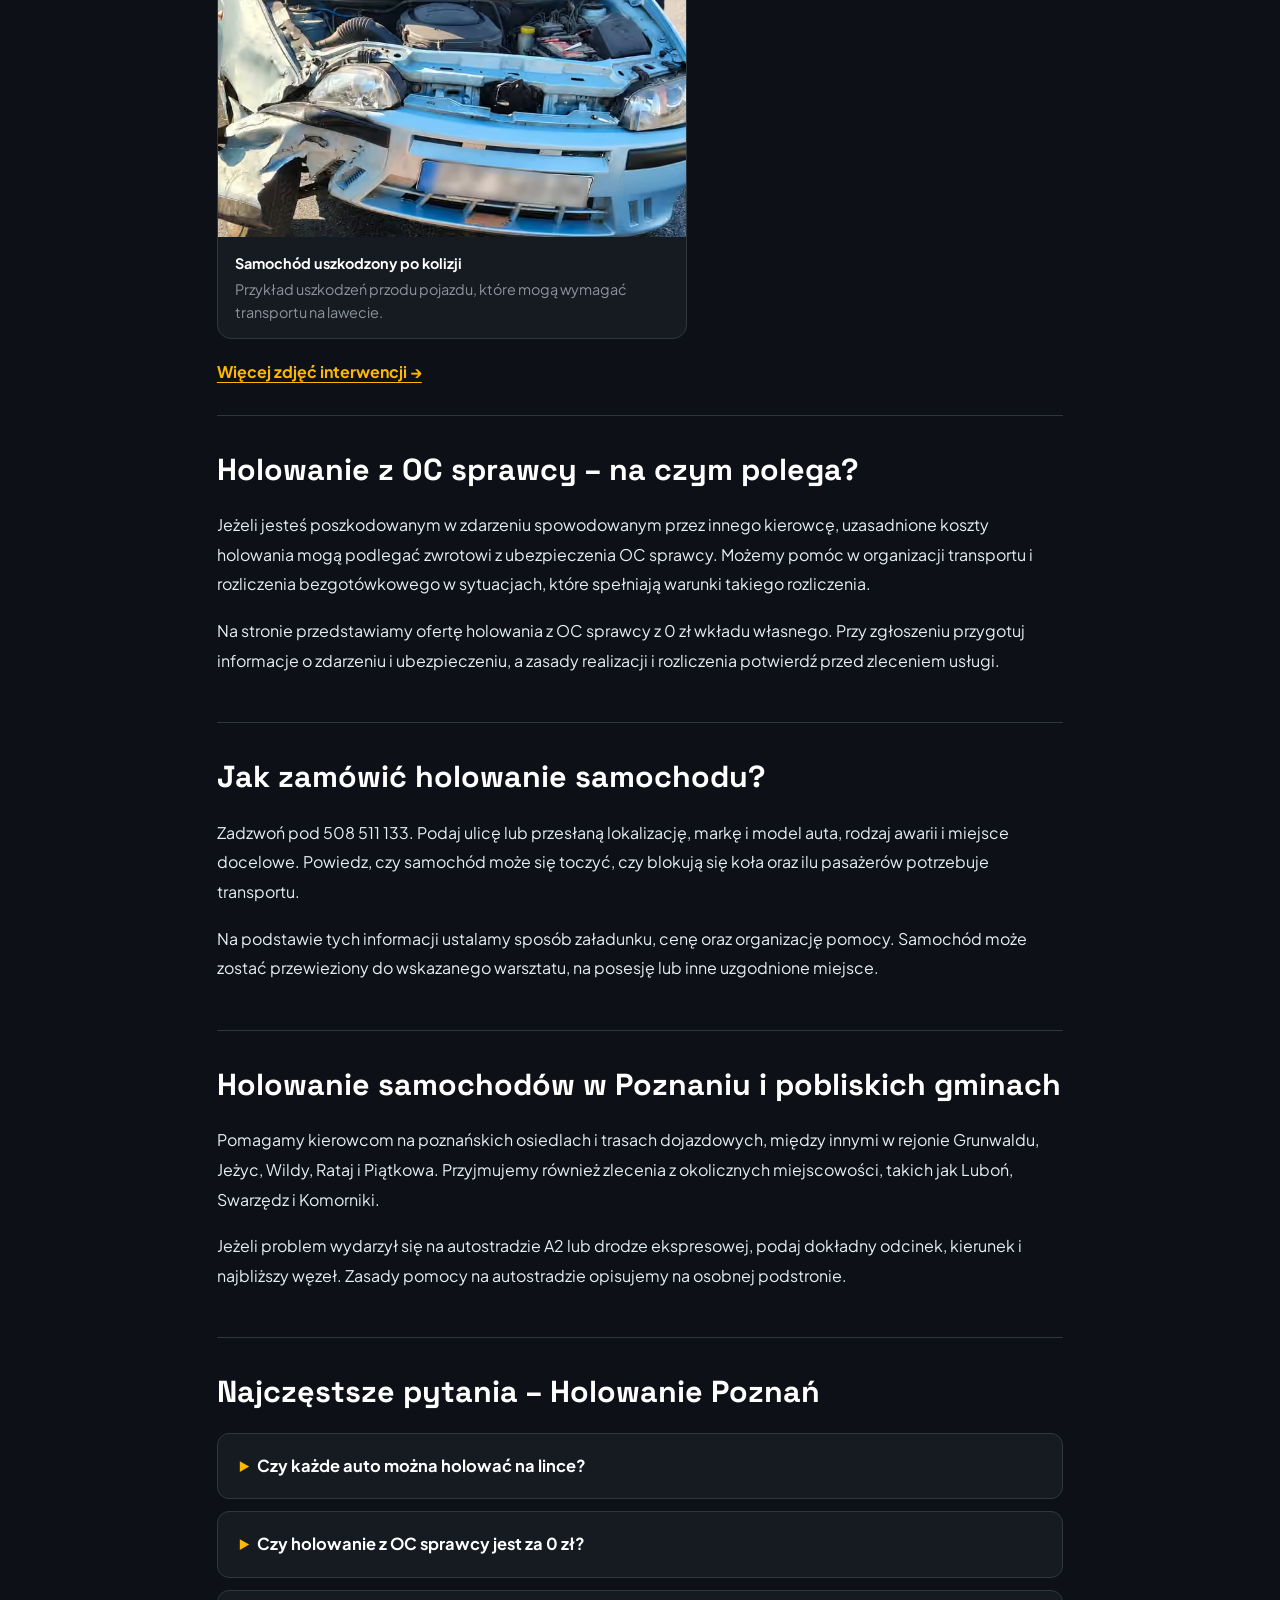
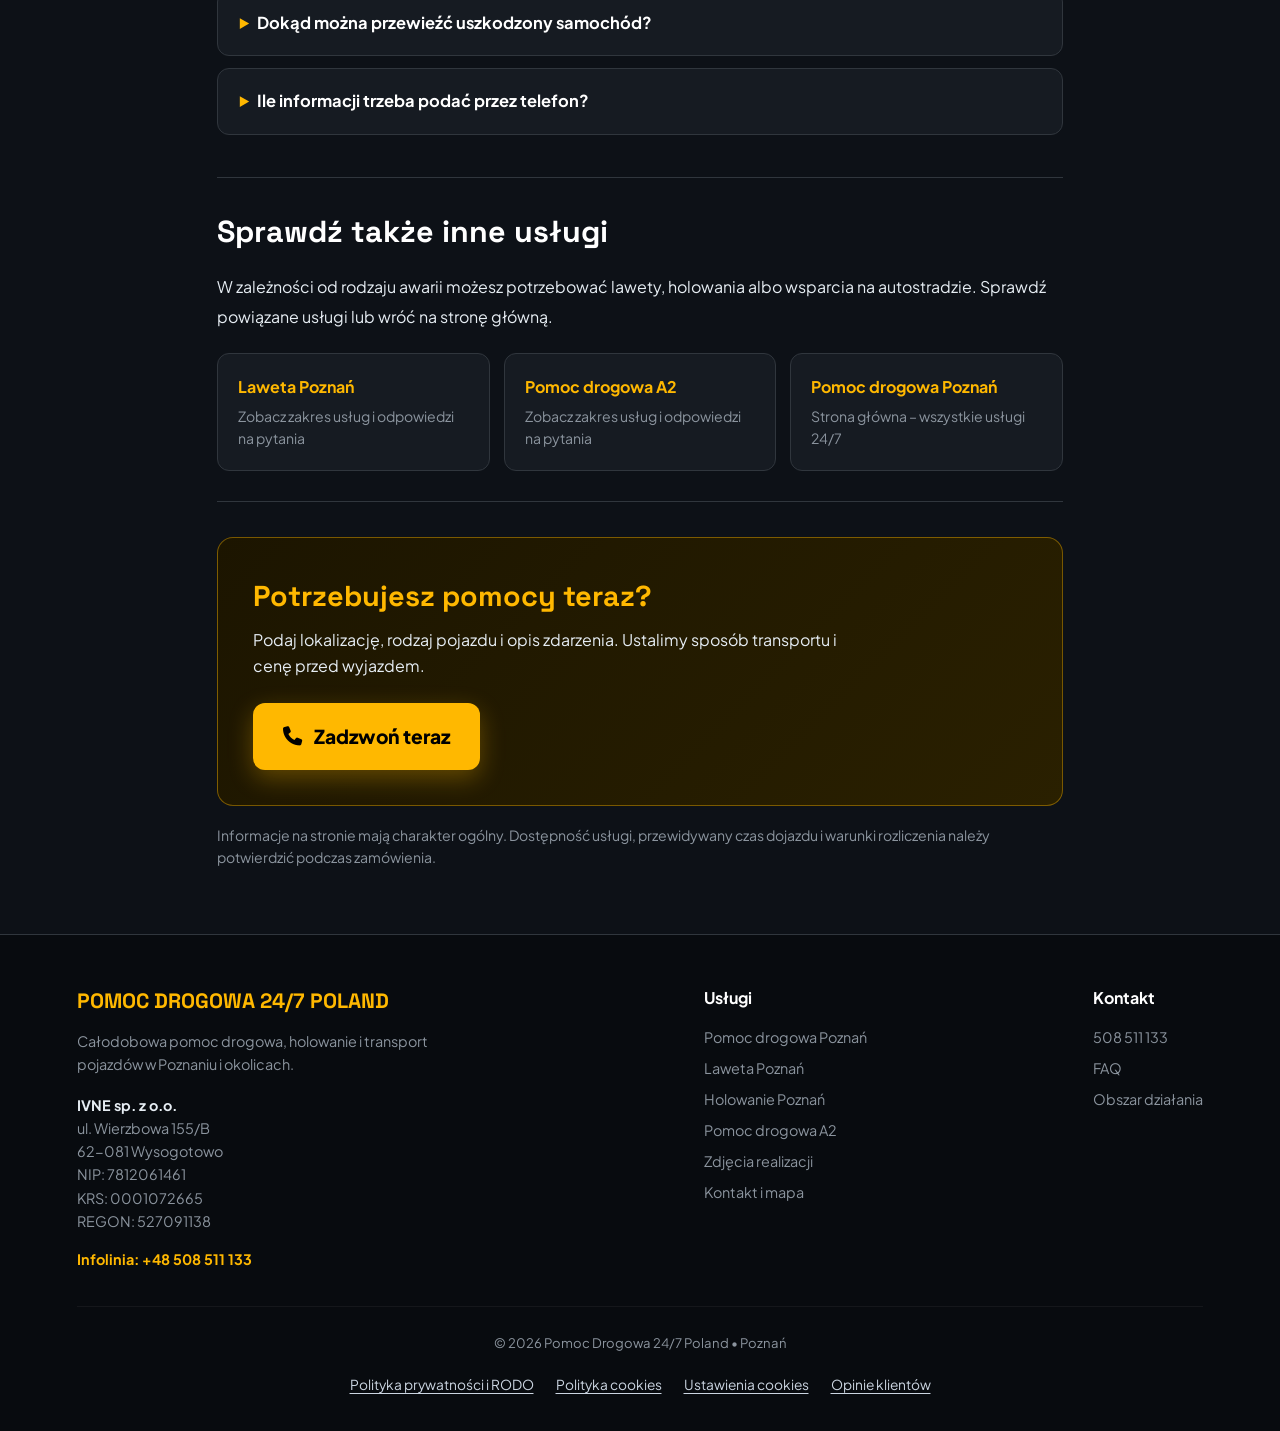
==== commit 88ac3fee: "Ujednolicenie potwierdzonego adresu IVNE: Wierzbowa 155/B" ====
--- a/holowanie-poznan.html
+++ b/holowanie-poznan.html
@@ -892,7 +892,7 @@
 <div class="callout-banner"><div class="callout-text"><h3>Potrzebujesz pomocy teraz?</h3><p>Podaj lokalizację, rodzaj pojazdu i opis zdarzenia. Ustalimy sposób transportu i cenę przed wyjazdem.</p></div><a class="btn-main-call" href="tel:+48508511133"><i class="fa-solid fa-phone" aria-hidden="true"></i>Zadzwoń teraz</a></div>
 <p class="small-print" style="margin-top:18px">Informacje na stronie mają charakter ogólny. Dostępność usługi, przewidywany czas dojazdu i warunki rozliczenia należy potwierdzić podczas zamówienia.</p>
 </div></main>
-<footer><div class="footer-content"><div class="footer-brand"><h3>POMOC DROGOWA 24/7 POLAND</h3><p>Całodobowa pomoc drogowa, holowanie i transport pojazdów w Poznaniu i okolicach.</p><address class="footer-company"><strong>IVNE sp. z o.o.</strong><br>ul. Wierzbowa 155, lok. B<br>62-081 Wysogotowo<br>NIP: 7812061461<br>KRS: 0001072665<br>REGON: 527091138</address><a class="footer-phone" href="tel:+48508511133">Infolinia: +48 508 511 133</a></div><div class="footer-links"><h3>Usługi</h3><ul><li><a href="/">Pomoc drogowa Poznań</a></li><li><a href="/laweta-poznan.html">Laweta Poznań</a></li><li><a href="/holowanie-poznan.html">Holowanie Poznań</a></li><li><a href="/pomoc-drogowa-a2.html">Pomoc drogowa A2</a></li><li><a href="/realizacje-pomoc-drogowa-poznan.html">Zdjęcia realizacji</a></li><li><a href="/#kontakt">Kontakt i mapa</a></li></ul></div><div class="footer-links"><h3>Kontakt</h3><ul><li><a href="tel:+48508511133">508 511 133</a></li><li><a href="/#faq">FAQ</a></li><li><a href="/#obszar">Obszar działania</a></li></ul></div></div><div class="footer-bottom"><p>&copy; 2026 Pomoc Drogowa 24/7 Poland &bull; Poznań</p></div><div class="legal-links" aria-label="Informacje prawne i preferencje prywatności">
+<footer><div class="footer-content"><div class="footer-brand"><h3>POMOC DROGOWA 24/7 POLAND</h3><p>Całodobowa pomoc drogowa, holowanie i transport pojazdów w Poznaniu i okolicach.</p><address class="footer-company"><strong>IVNE sp. z o.o.</strong><br>ul. Wierzbowa 155/B<br>62-081 Wysogotowo<br>NIP: 7812061461<br>KRS: 0001072665<br>REGON: 527091138</address><a class="footer-phone" href="tel:+48508511133">Infolinia: +48 508 511 133</a></div><div class="footer-links"><h3>Usługi</h3><ul><li><a href="/">Pomoc drogowa Poznań</a></li><li><a href="/laweta-poznan.html">Laweta Poznań</a></li><li><a href="/holowanie-poznan.html">Holowanie Poznań</a></li><li><a href="/pomoc-drogowa-a2.html">Pomoc drogowa A2</a></li><li><a href="/realizacje-pomoc-drogowa-poznan.html">Zdjęcia realizacji</a></li><li><a href="/#kontakt">Kontakt i mapa</a></li></ul></div><div class="footer-links"><h3>Kontakt</h3><ul><li><a href="tel:+48508511133">508 511 133</a></li><li><a href="/#faq">FAQ</a></li><li><a href="/#obszar">Obszar działania</a></li></ul></div></div><div class="footer-bottom"><p>&copy; 2026 Pomoc Drogowa 24/7 Poland &bull; Poznań</p></div><div class="legal-links" aria-label="Informacje prawne i preferencje prywatności">
   <a href="/polityka-prywatnosci.html">Polityka prywatności i RODO</a>
   <a href="/polityka-cookies.html">Polityka cookies</a>
   <button type="button" data-cookie-settings>Ustawienia cookies</button>
--- a/site-privacy.css
+++ b/site-privacy.css
@@ -48,3 +48,8 @@
 .legal-warning{padding:16px 20px;border:1px solid #c59c33;border-radius:10px;background:#34270f;color:#fff;margin-bottom:28px}
 @media(max-width:900px){.cookie-banner{bottom:calc(78px + env(safe-area-inset-bottom,0px))}}
 @media(max-width:650px){.cookie-banner{padding:17px;max-height:calc(100dvh - 105px)}.cookie-button{flex:1 1 100%}.review-layout{grid-template-columns:1fr}.review-info,.review-form-wrap{padding:19px}}
+
+.published-reviews{max-width:1020px;margin:0 auto 24px;border:1px dashed #64748b;border-radius:13px;background:#111820;padding:22px;text-align:center}
+.review-empty{margin:0;color:#cbd5e1;font-size:.95rem}
+.published-reviews article{background:#161B22;border:1px solid #30363D;border-radius:12px;padding:20px;margin:10px}
+.published-reviews .stars{color:#FFB800;font-size:1.2rem}
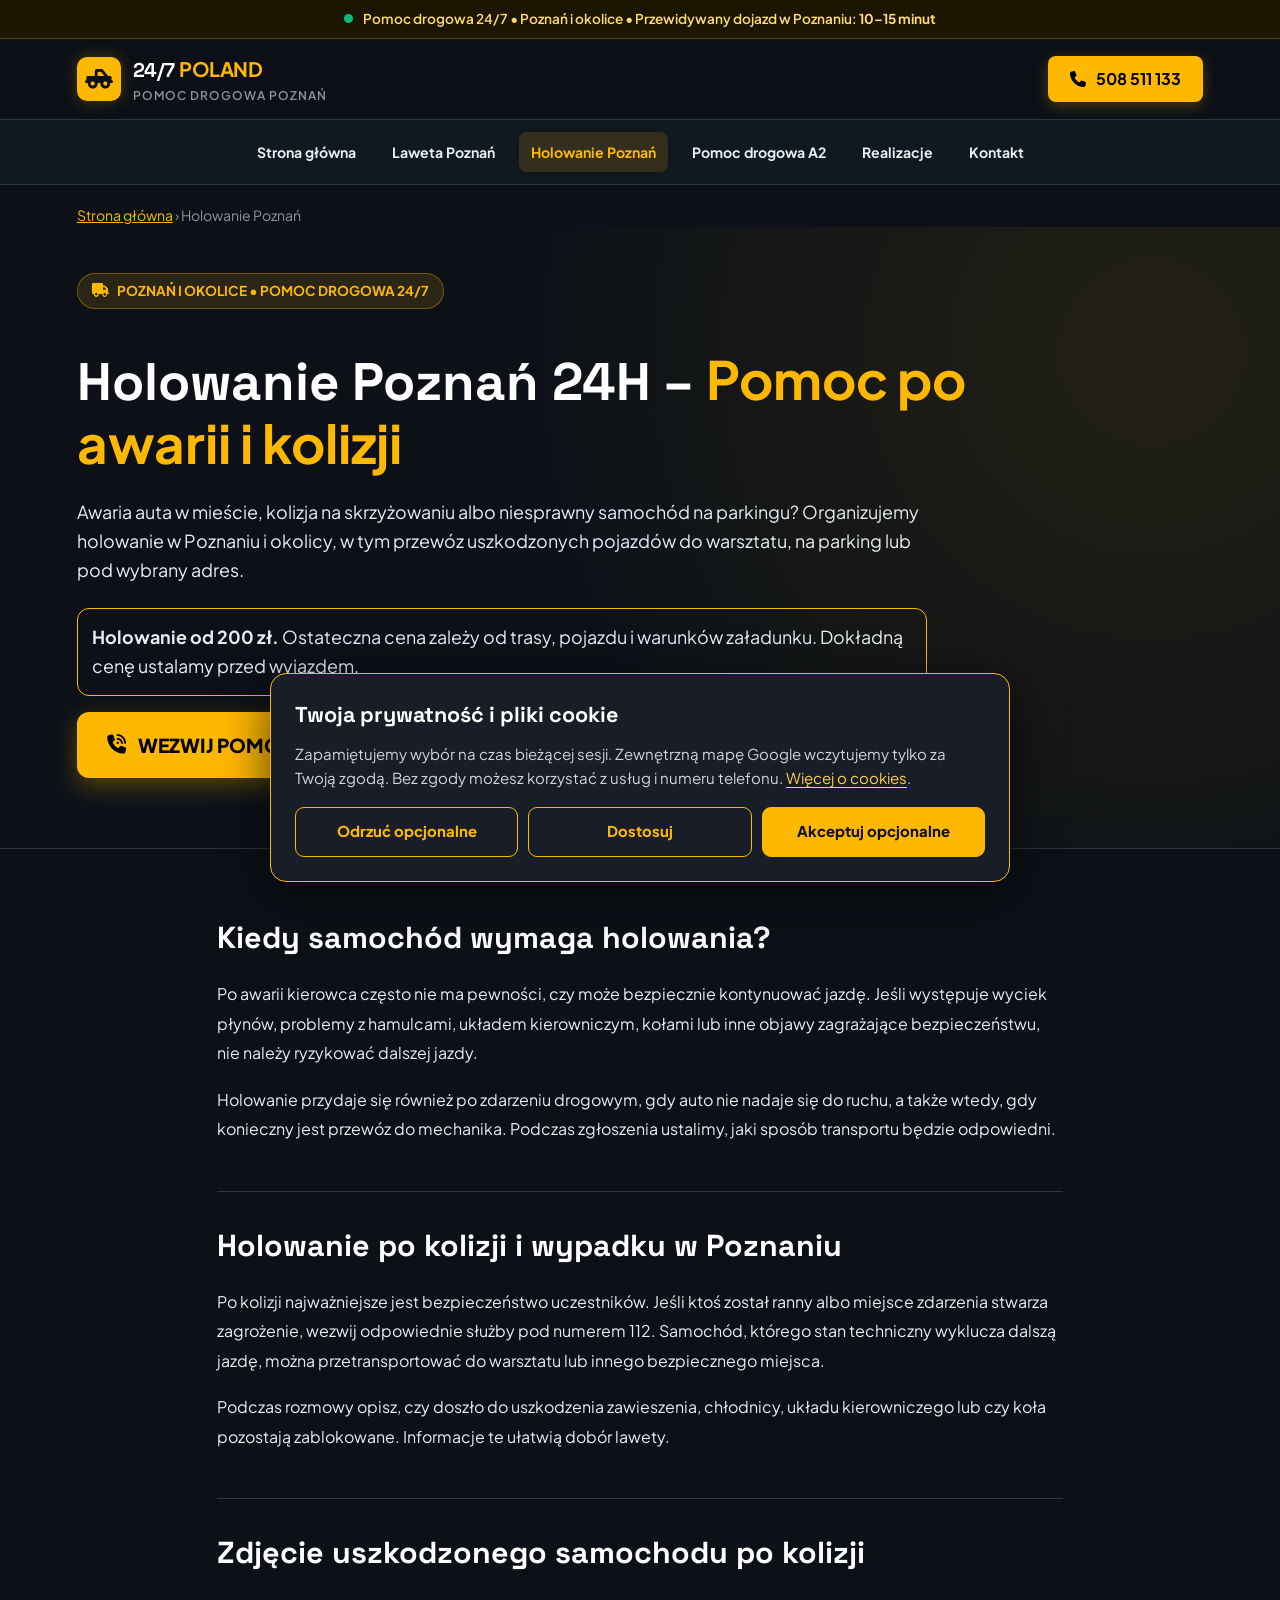
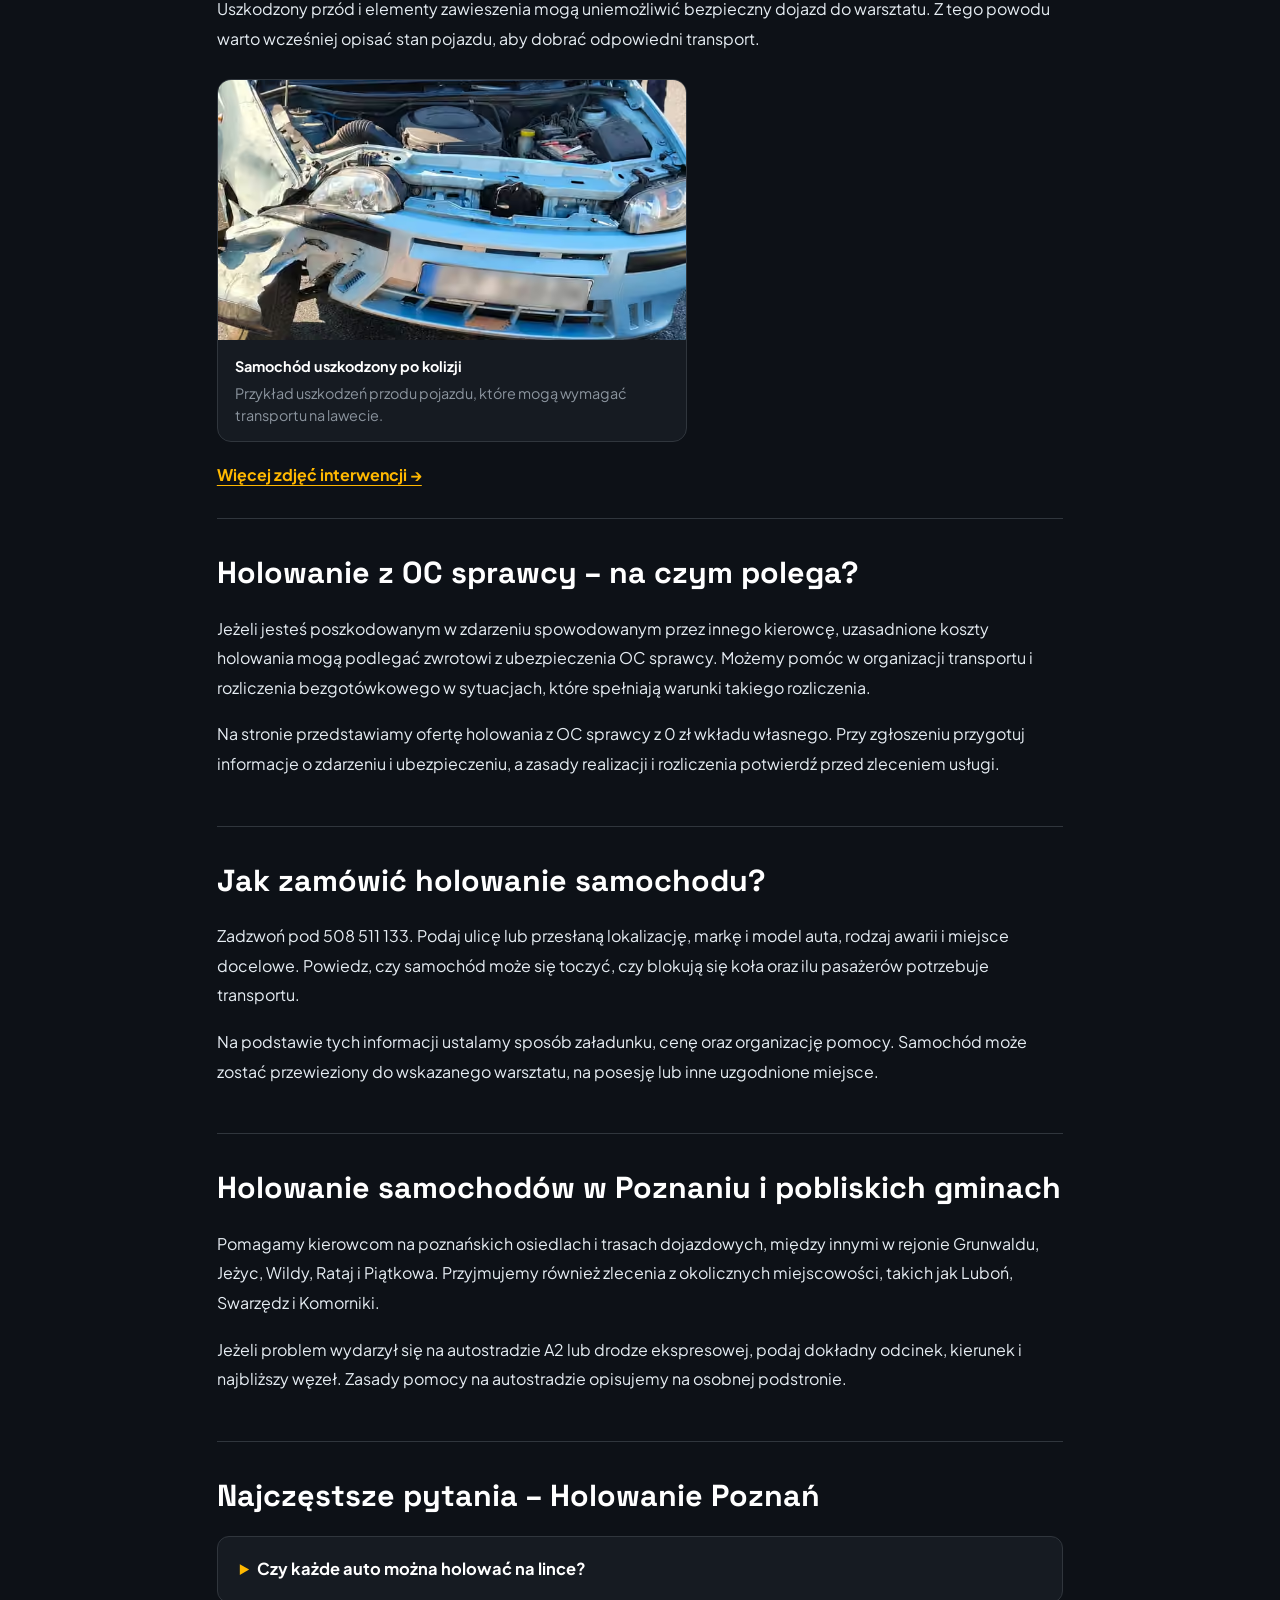
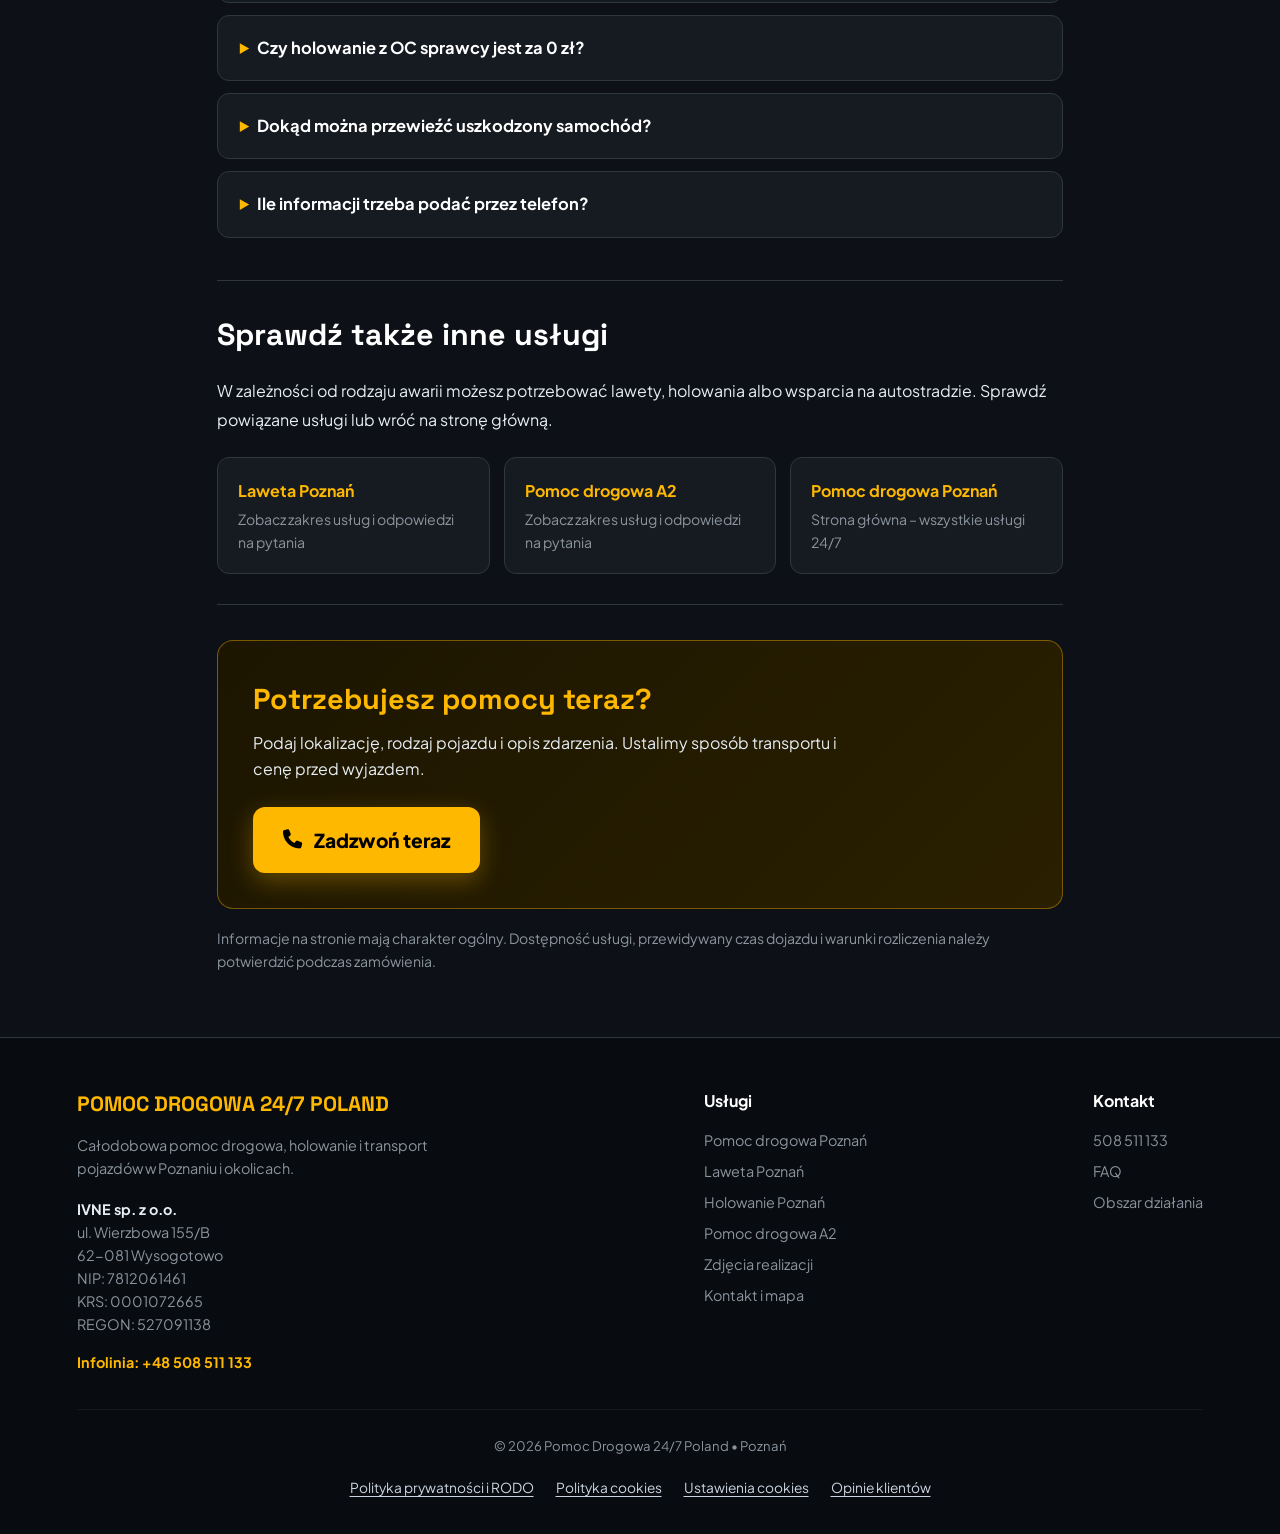
==== commit 7293e2df: "Dodaj informację o holowaniu od 200 zł" ====
--- a/holowanie-poznan.html
+++ b/holowanie-poznan.html
@@ -167,7 +167,7 @@
             background:
                 radial-gradient(circle at 80% 20%, rgba(255,184,0,.08), transparent 50%),
                 linear-gradient(180deg, rgba(13,17,23,.7), var(--bg-dark)),
-                url('https://images.unsplash.com/photo-1619642751034-765dfdf7c58e?q=80&w=1400') center/cover no-repeat;
+                url('/images/pomoc-drogowa-poznan-rataje-zamenhofa-transport-porsche.avif') center/cover no-repeat;
             border-bottom: 1px solid var(--border-color);
         }
 
@@ -860,6 +860,7 @@
 @media(max-width:850px){.realization-grid{grid-template-columns:repeat(2,minmax(0,1fr))}}
 @media(max-width:590px){.realization-grid,.realization-grid.two,.realization-grid.single{grid-template-columns:1fr}.realization-card img{height:240px}}
 </style>
+<link rel="stylesheet" href="/mobile-optimizations.css">
 <script type="application/ld+json">{"@context":"https://schema.org","@type":"BreadcrumbList","itemListElement":[{"@type":"ListItem","position":1,"name":"Strona główna","item":"https://pomocdrogowapoznan24h.pl/"},{"@type":"ListItem","position":2,"name":"Holowanie Poznań","item":"https://pomocdrogowapoznan24h.pl/holowanie-poznan.html"}]}</script>
 <link rel="stylesheet" href="/site-privacy.css">
 <script src="/site-privacy.js" defer></script>
@@ -870,7 +871,7 @@
 <nav class="subnav" aria-label="Nawigacja usług"><a href="/">Strona główna</a><a href="/laweta-poznan.html">Laweta Poznań</a><a href="/holowanie-poznan.html" aria-current="page">Holowanie Poznań</a><a href="/pomoc-drogowa-a2.html">Pomoc drogowa A2</a><a href="/realizacje-pomoc-drogowa-poznan.html">Realizacje</a><a href="/#kontakt">Kontakt</a></nav>
 <main>
 <div class="breadcrumbs"><a href="/">Strona główna</a> &rsaquo; Holowanie Poznań</div>
-<section class="subhero"><div class="hero-badge"><i class="fa-solid fa-truck" aria-hidden="true"></i> Poznań i okolice &bull; pomoc drogowa 24/7</div><h1>Holowanie Poznań 24H – <span>Pomoc po awarii i kolizji</span></h1><p>Awaria auta w mieście, kolizja na skrzyżowaniu albo niesprawny samochód na parkingu? Organizujemy holowanie w Poznaniu i okolicy, w tym przewóz uszkodzonych pojazdów do warsztatu, na parking lub pod wybrany adres.</p><div class="hero-buttons"><a class="btn-main-call" href="tel:+48508511133"><i class="fa-solid fa-phone-volume" aria-hidden="true"></i> WEZWIJ POMOC: 508 511 133</a><a class="btn-secondary" href="/#uslugi">Pozostałe usługi</a></div></section>
+<section class="subhero"><div class="hero-badge"><i class="fa-solid fa-truck" aria-hidden="true"></i> Poznań i okolice &bull; pomoc drogowa 24/7</div><h1>Holowanie Poznań 24H – <span>Pomoc po awarii i kolizji</span></h1><p>Awaria auta w mieście, kolizja na skrzyżowaniu albo niesprawny samochód na parkingu? Organizujemy holowanie w Poznaniu i okolicy, w tym przewóz uszkodzonych pojazdów do warsztatu, na parking lub pod wybrany adres.</p><p style="margin:16px 0;padding:14px;border:1px solid #FFB800;border-radius:12px"><strong>Holowanie od 200 zł.</strong> Ostateczna cena zależy od trasy, pojazdu i warunków załadunku. Dokładną cenę ustalamy przed wyjazdem.</p><div class="hero-buttons"><a class="btn-main-call" href="tel:+48508511133"><i class="fa-solid fa-phone-volume" aria-hidden="true"></i> WEZWIJ POMOC: 508 511 133</a><a class="btn-secondary" href="/#uslugi">Pozostałe usługi</a></div></section>
 <div class="content-shell">
 <section class="prose-section"><h2>Kiedy samochód wymaga holowania?</h2><p>Po awarii kierowca często nie ma pewności, czy może bezpiecznie kontynuować jazdę. Jeśli występuje wyciek płynów, problemy z hamulcami, układem kierowniczym, kołami lub inne objawy zagrażające bezpieczeństwu, nie należy ryzykować dalszej jazdy.</p>
 <p>Holowanie przydaje się również po zdarzeniu drogowym, gdy auto nie nadaje się do ruchu, a także wtedy, gdy konieczny jest przewóz do mechanika. Podczas zgłoszenia ustalimy, jaki sposób transportu będzie odpowiedni.</p></section>
--- a/mobile-optimizations.css
+++ b/mobile-optimizations.css
@@ -0,0 +1,34 @@
+/* Wersja mobilna — pozioma nawigacja, duże obszary dotykowe, czytelne treści */
+@media(max-width:900px){
+ .subnav{display:flex;flex-wrap:nowrap;justify-content:flex-start;align-items:center;gap:8px;overflow-x:auto;overflow-y:hidden;-webkit-overflow-scrolling:touch;overscroll-behavior-x:contain;scrollbar-width:thin;scroll-snap-type:x proximity;padding:8px 5%}
+ .subnav a{flex:0 0 auto;white-space:nowrap;min-height:44px;display:inline-flex;align-items:center;justify-content:center;scroll-snap-align:start;padding:10px 13px}
+ .subnav a[aria-current="page"]{color:var(--brand-yellow);background:rgba(255,184,0,.10)}
+ .btn-call-header{min-width:44px;min-height:44px}
+ .mobile-bottom-bar{padding:8px 12px;padding-bottom:calc(8px + env(safe-area-inset-bottom,0px))}
+ .mobile-bottom-bar a{min-height:48px;line-height:1.3}
+ .btn-main-call,.btn-secondary,.review-action-link,.seo-page-link{min-height:48px}
+ .realization-card,.service-card,.hw-card,.link-card{min-width:0}
+ .realization-card figcaption,.subhero,.prose-section{overflow-wrap:break-word}
+ [id]{scroll-margin-top:95px}
+}
+@media(max-width:600px){
+ .top-status-bar{padding:7px 12px;font-size:.76rem;line-height:1.35}
+ .hero{padding:34px 5% 42px;background-position:center,center,62% center}
+ .hero h1{font-size:clamp(1.85rem,8vw,2.15rem);line-height:1.16}
+ .hero p{font-size:1rem;line-height:1.65}
+ .hero-badge{font-size:.76rem;padding:7px 11px;line-height:1.3}
+ .subhero{padding-top:28px;padding-bottom:34px}
+ .subhero h1{font-size:clamp(1.75rem,7vw,2.2rem);line-height:1.2}
+ .subhero p{font-size:1rem;line-height:1.55}
+ .hero-buttons{gap:10px}
+ .btn-main-call{padding:14px 12px;font-size:1rem;overflow-wrap:anywhere}
+ .btn-secondary{padding:14px 12px}
+ .realization-card img{display:block;width:100%;height:auto;aspect-ratio:4 / 3;object-fit:cover}
+ .d-tag{min-height:44px;display:inline-flex;align-items:center}
+ .d-tag-link{text-decoration:none;color:var(--text-light)}
+ .d-tag-link:focus-visible,.d-tag-link:hover{border-color:var(--brand-yellow);color:var(--brand-yellow)}
+ .realization-more summary{min-height:44px;padding:10px 0}
+ .section-header h2{line-height:1.25}
+ .mobile-bottom-bar a{font-size:1rem}
+}
+@media(prefers-reduced-motion:reduce){.subnav{scroll-behavior:auto;scroll-snap-type:none}}
--- a/site-privacy.css
+++ b/site-privacy.css
@@ -31,15 +31,16 @@
 .review-info h3,.review-form-wrap h3{font-size:1.3rem;color:#fff;margin-bottom:14px}
 .review-info p,.review-info li{color:#cbd5e1;font-size:.94rem;line-height:1.75}
 .review-info ul{margin:12px 0 0 21px}
-.review-form label{display:block;margin:12px 0 7px;font-weight:700}
-.review-form input:not([type="checkbox"]),.review-form select,.review-form textarea{display:block;width:100%;border:1px solid #64748b;border-radius:9px;background:#090d12;color:#fff;font:inherit;font-size:1rem;padding:12px;min-height:44px}
-.review-form textarea{resize:vertical;min-height:125px}
-.review-form input:focus-visible,.review-form textarea:focus-visible,.review-form select:focus-visible{outline:2px solid #FFB800;outline-offset:2px}
-.review-consent{display:flex;gap:10px;align-items:flex-start;font-weight:400!important}
-.review-consent input{width:20px;height:20px;margin-top:2px;flex:none;accent-color:#FFB800}
-.review-form .review-small{font-size:.82rem;color:#cbd5e1;line-height:1.6;margin:12px 0}
-.review-form .review-button{background:#FFB800;color:#111;font:inherit;font-weight:800;border:0;border-radius:10px;padding:14px 22px;cursor:pointer;width:100%}
-.review-form .review-button:hover{background:#E0A200}
+
+.review-layout{grid-template-columns:repeat(2,minmax(0,1fr))}
+.review-steps{color:#cbd5e1;font-size:.94rem;line-height:1.75;margin:12px 0 16px;padding-left:23px}
+.review-steps li{margin:0 0 9px;padding-left:2px}
+.review-form-wrap p{color:#cbd5e1;line-height:1.75;margin:10px 0 14px}
+.review-form-wrap .review-small{font-size:.86rem;color:#cbd5e1}
+.review-action-link{display:inline-flex;gap:11px;align-items:center;justify-content:center;margin-top:12px;padding:13px 17px;border:1px solid #ffb800;background:#ffb800;color:#121212;text-decoration:none;border-radius:11px;font-weight:800}
+.review-action-link:hover{background:#e6a600;border-color:#e6a600;color:#111}
+.review-info h3 i,.review-form-wrap h3 i{color:#ffb800;margin-right:7px}
+@media(max-width:720px){.review-layout{grid-template-columns:1fr}}
 .legal-page{max-width:960px;margin:auto;padding:50px 6% 75px}
 .legal-page h1{font-size:clamp(2rem,4vw,2.7rem);font-family:'Space Grotesk',sans-serif;color:#fff;margin-bottom:22px}
 .legal-page h2{font-size:1.35rem;color:#FFB800;margin:35px 0 10px}
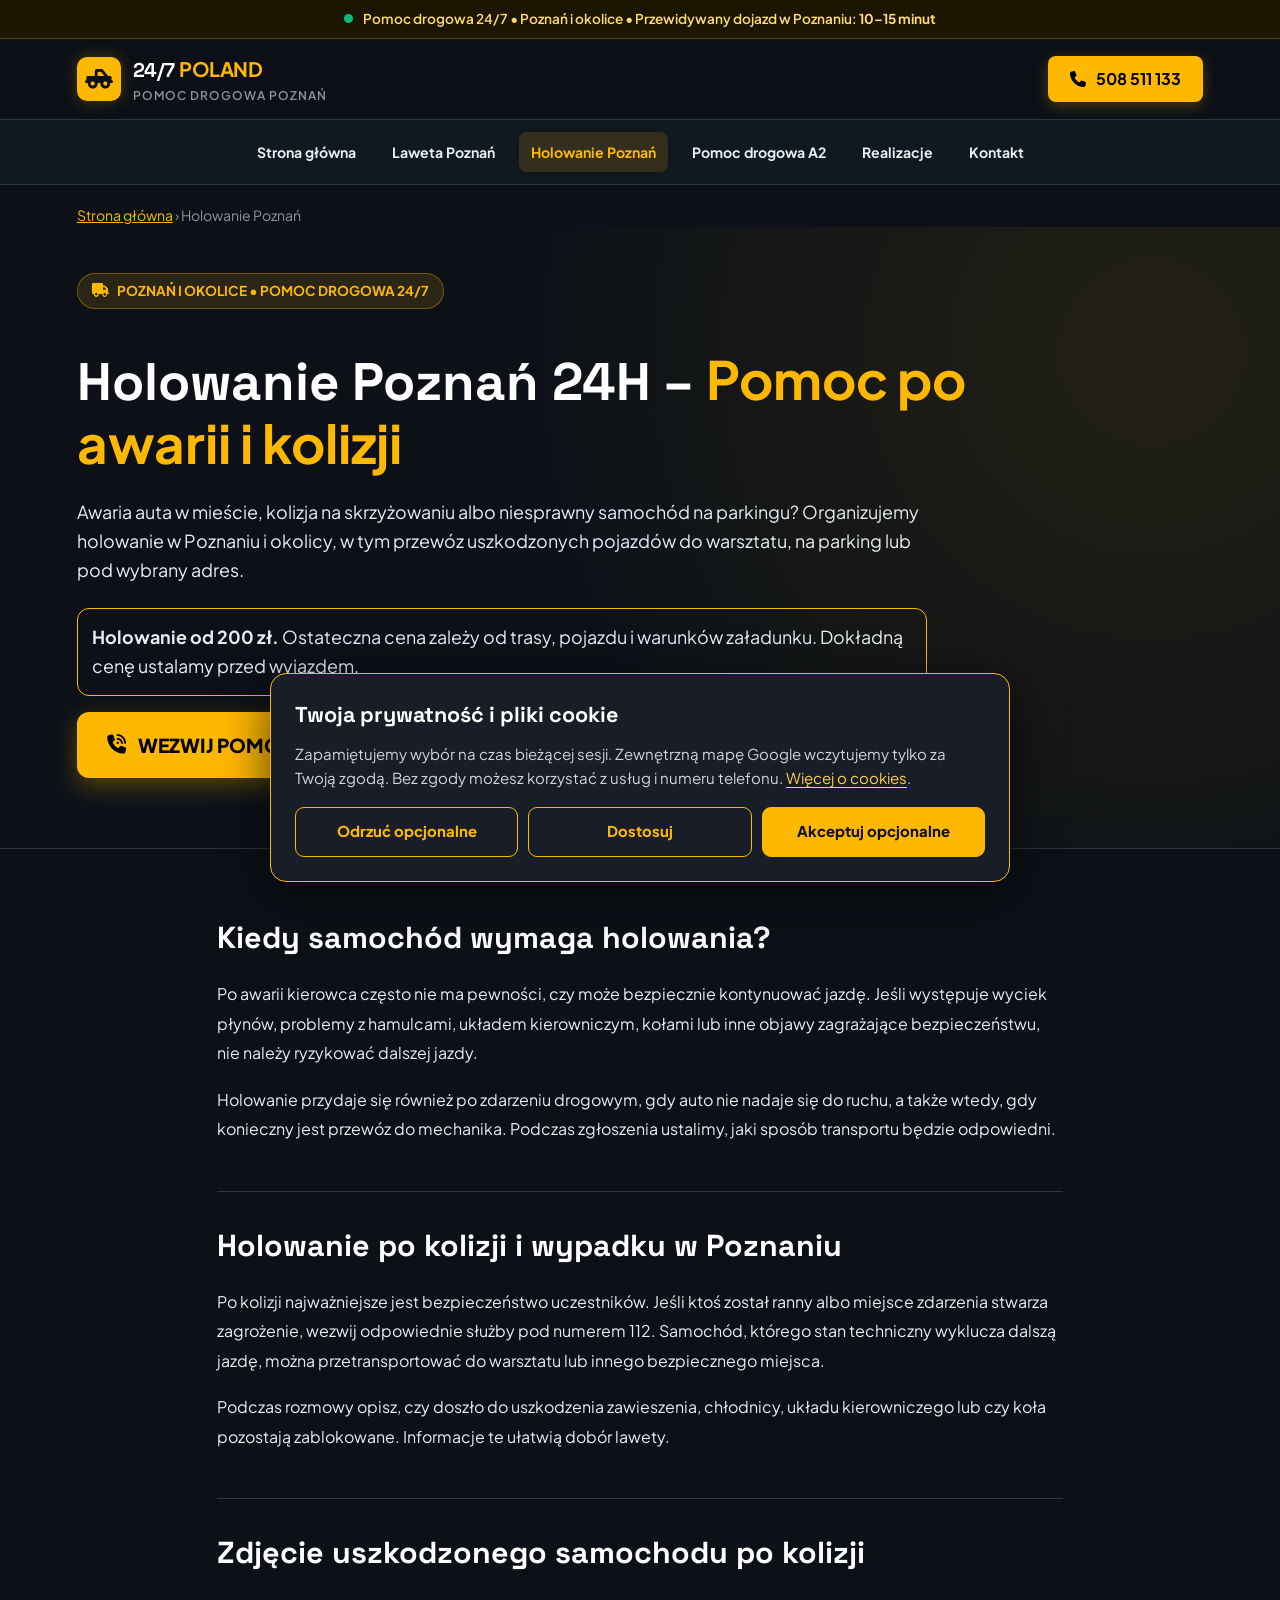
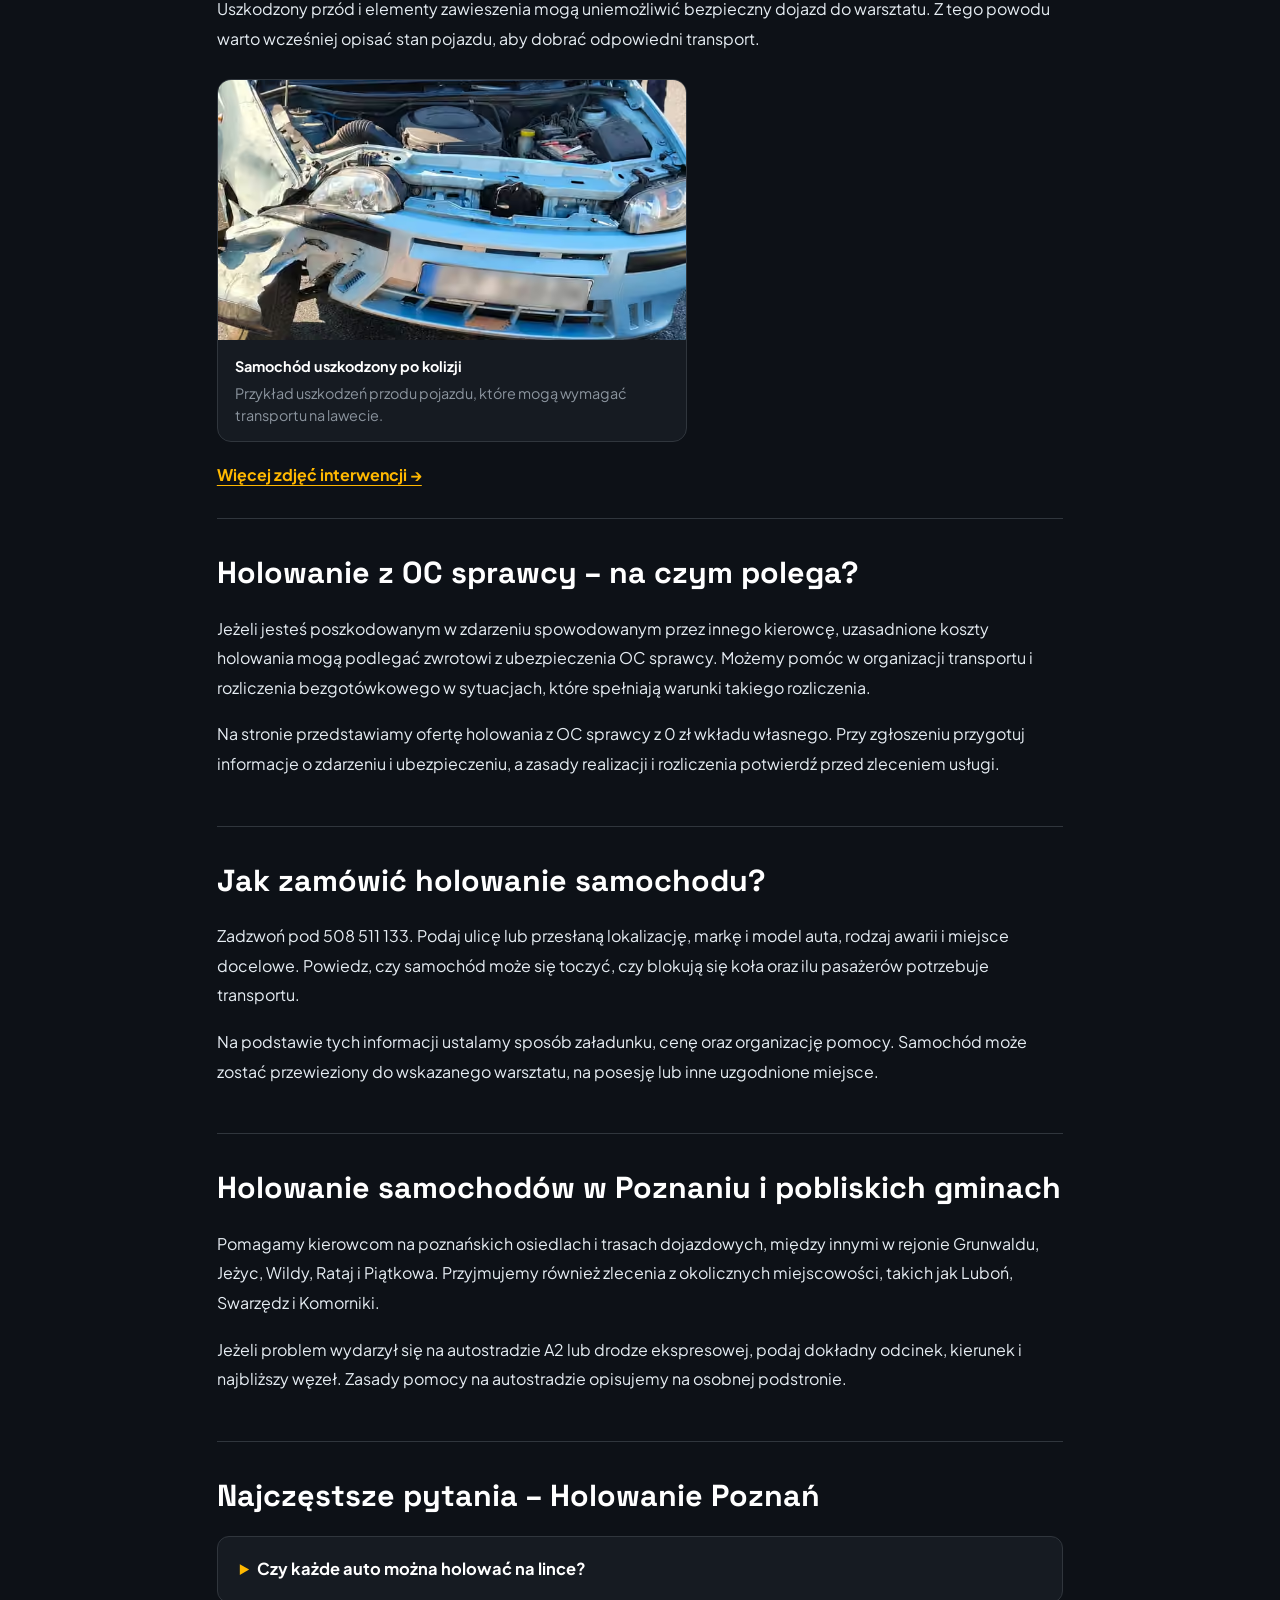
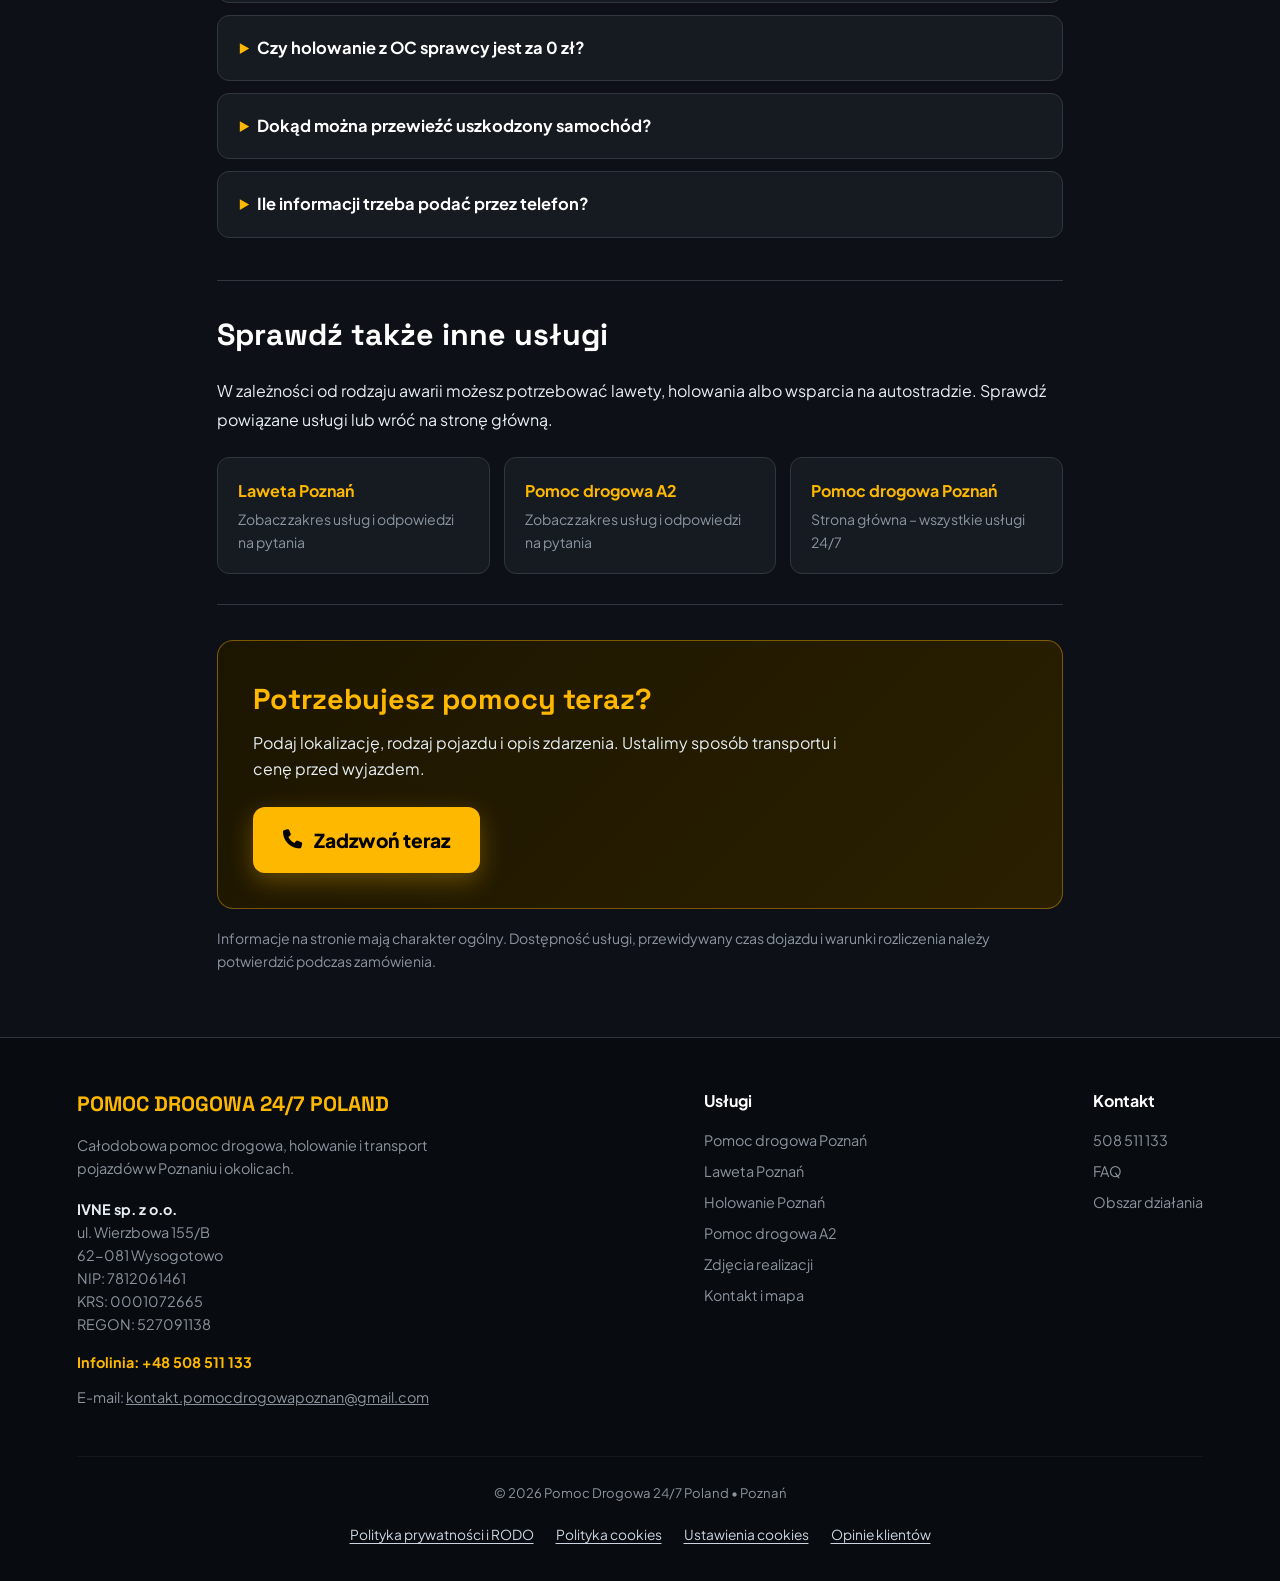
==== commit 0b7bad97: "Dodaj adres e-mail kontaktowy" ====
--- a/holowanie-poznan.html
+++ b/holowanie-poznan.html
@@ -893,7 +893,7 @@
 <div class="callout-banner"><div class="callout-text"><h3>Potrzebujesz pomocy teraz?</h3><p>Podaj lokalizację, rodzaj pojazdu i opis zdarzenia. Ustalimy sposób transportu i cenę przed wyjazdem.</p></div><a class="btn-main-call" href="tel:+48508511133"><i class="fa-solid fa-phone" aria-hidden="true"></i>Zadzwoń teraz</a></div>
 <p class="small-print" style="margin-top:18px">Informacje na stronie mają charakter ogólny. Dostępność usługi, przewidywany czas dojazdu i warunki rozliczenia należy potwierdzić podczas zamówienia.</p>
 </div></main>
-<footer><div class="footer-content"><div class="footer-brand"><h3>POMOC DROGOWA 24/7 POLAND</h3><p>Całodobowa pomoc drogowa, holowanie i transport pojazdów w Poznaniu i okolicach.</p><address class="footer-company"><strong>IVNE sp. z o.o.</strong><br>ul. Wierzbowa 155/B<br>62-081 Wysogotowo<br>NIP: 7812061461<br>KRS: 0001072665<br>REGON: 527091138</address><a class="footer-phone" href="tel:+48508511133">Infolinia: +48 508 511 133</a></div><div class="footer-links"><h3>Usługi</h3><ul><li><a href="/">Pomoc drogowa Poznań</a></li><li><a href="/laweta-poznan.html">Laweta Poznań</a></li><li><a href="/holowanie-poznan.html">Holowanie Poznań</a></li><li><a href="/pomoc-drogowa-a2.html">Pomoc drogowa A2</a></li><li><a href="/realizacje-pomoc-drogowa-poznan.html">Zdjęcia realizacji</a></li><li><a href="/#kontakt">Kontakt i mapa</a></li></ul></div><div class="footer-links"><h3>Kontakt</h3><ul><li><a href="tel:+48508511133">508 511 133</a></li><li><a href="/#faq">FAQ</a></li><li><a href="/#obszar">Obszar działania</a></li></ul></div></div><div class="footer-bottom"><p>&copy; 2026 Pomoc Drogowa 24/7 Poland &bull; Poznań</p></div><div class="legal-links" aria-label="Informacje prawne i preferencje prywatności">
+<footer><div class="footer-content"><div class="footer-brand"><h3>POMOC DROGOWA 24/7 POLAND</h3><p>Całodobowa pomoc drogowa, holowanie i transport pojazdów w Poznaniu i okolicach.</p><address class="footer-company"><strong>IVNE sp. z o.o.</strong><br>ul. Wierzbowa 155/B<br>62-081 Wysogotowo<br>NIP: 7812061461<br>KRS: 0001072665<br>REGON: 527091138</address><a class="footer-phone" href="tel:+48508511133">Infolinia: +48 508 511 133</a><p style="margin:12px 0;overflow-wrap:anywhere">E-mail: <a href="mailto:kontakt.pomocdrogowapoznan@gmail.com" style="color:inherit;text-decoration:underline">kontakt.pomocdrogowapoznan@gmail.com</a></p></div><div class="footer-links"><h3>Usługi</h3><ul><li><a href="/">Pomoc drogowa Poznań</a></li><li><a href="/laweta-poznan.html">Laweta Poznań</a></li><li><a href="/holowanie-poznan.html">Holowanie Poznań</a></li><li><a href="/pomoc-drogowa-a2.html">Pomoc drogowa A2</a></li><li><a href="/realizacje-pomoc-drogowa-poznan.html">Zdjęcia realizacji</a></li><li><a href="/#kontakt">Kontakt i mapa</a></li></ul></div><div class="footer-links"><h3>Kontakt</h3><ul><li><a href="tel:+48508511133">508 511 133</a></li><li><a href="/#faq">FAQ</a></li><li><a href="/#obszar">Obszar działania</a></li></ul></div></div><div class="footer-bottom"><p>&copy; 2026 Pomoc Drogowa 24/7 Poland &bull; Poznań</p></div><div class="legal-links" aria-label="Informacje prawne i preferencje prywatności">
   <a href="/polityka-prywatnosci.html">Polityka prywatności i RODO</a>
   <a href="/polityka-cookies.html">Polityka cookies</a>
   <button type="button" data-cookie-settings>Ustawienia cookies</button>
